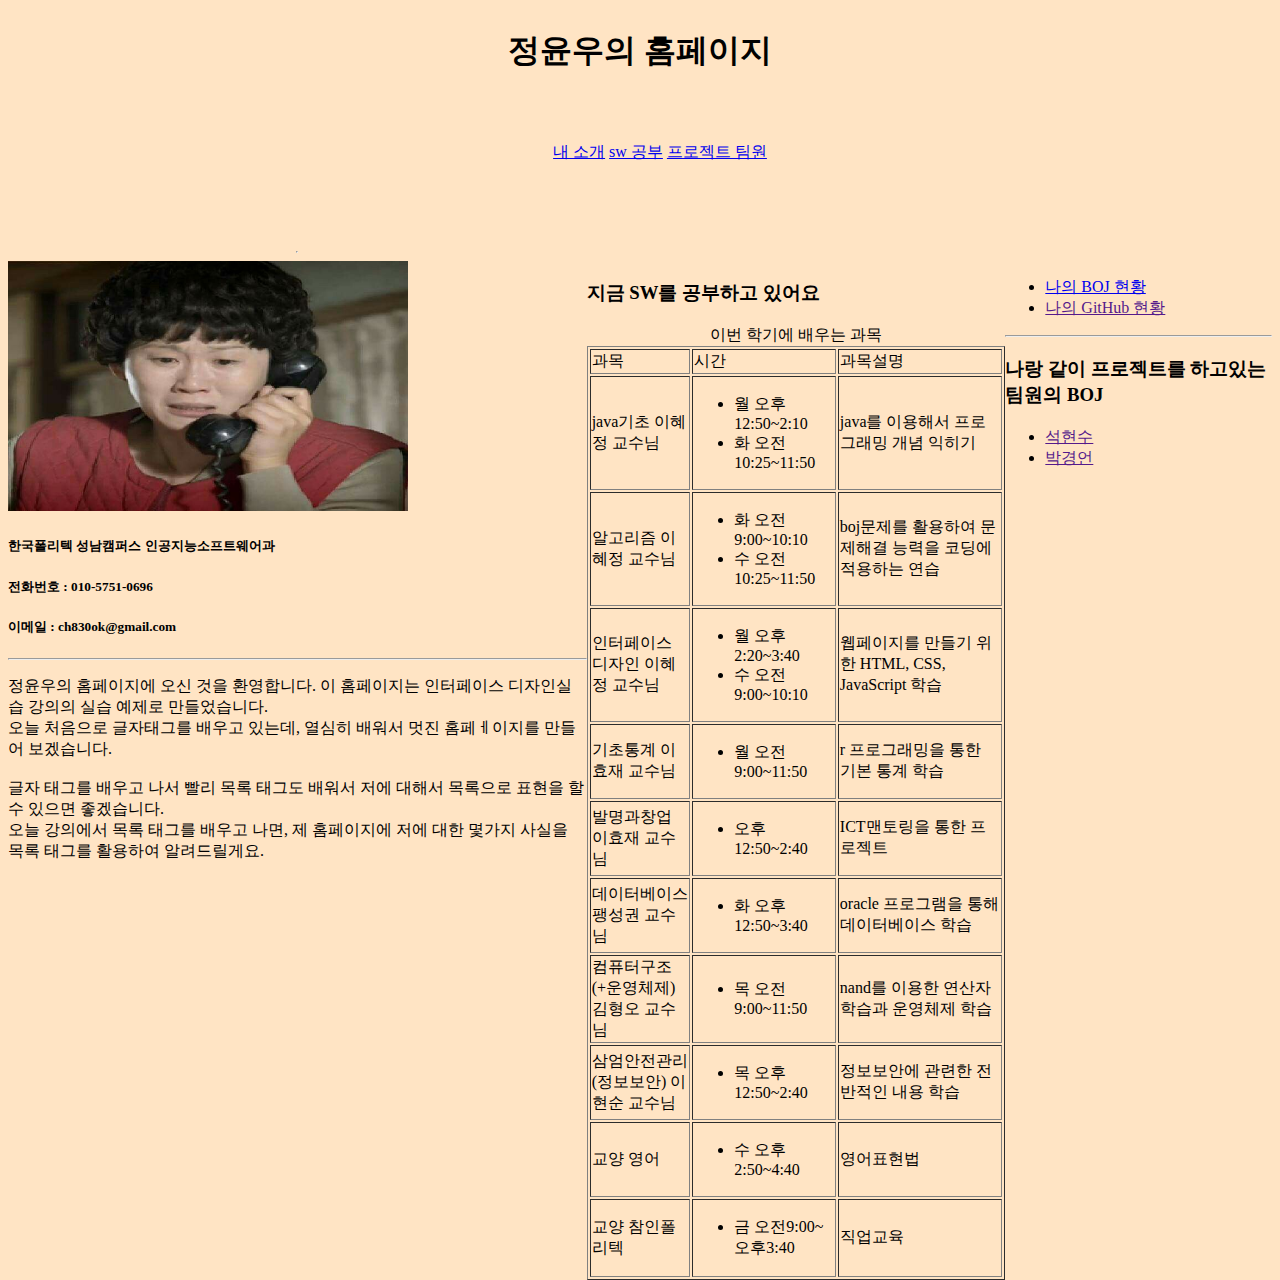
==== index.html @ 9925fba8 "Add files via upload" ====
<!DOCTYPE html>
<html lang="en">

<head>
    <meta charset="UTF-8">
    <meta name="viewport" content="width=device-width, initial-scale=1.0">
    <title>정윤우의 홈페이지</title>
    <link rel="stylesheet" href="myhomepage.css">
</head>

<body class="container">
    <header>
        <h1>정윤우의 홈페이지</h1>
    </header>
    <nav>
        <ul>
            <li class="anchor"><a href="#intro">내 소개</a></li>
            <li class="anchor"><a href="#study">sw 공부</a></li>
            <li class="anchor"><a href="#project">프로젝트 팀원</a></li>
        </ul>
    </nav>
    <section>

        <div id="intro">
            <img src="진주엄마.jpg" alt="진주엄마!" width="400px">
            <h5>
                한국폴리텍 성남캠퍼스 인공지능소프트웨어과
            </h5>
            <h5>
                전화번호 : 010-5751-0696
            </h5>
            <h5>
                이메일 : ch830ok@gmail.com
            </h5>
            <hr>
            <p>

                정윤우의 홈페이지에 오신 것을 환영합니다. 이 홈페이지는 인터페이스 디자인실습 강의의 실습 예제로 만들었습니다. <br>
                오늘 처음으로 글자태그를 배우고 있는데, 열심히 배워서 멋진 홈페ㅔ이지를 만들어 보겠습니다.<br>
                <br>

                글자 태그를 배우고 나서 빨리 목록 태그도 배워서 저에 대해서 목록으로 표현을 할 수 있으면 좋겠습니다. <br>
                오늘 강의에서 목록 태그를 배우고 나면, 제 홈페이지에 저에 대한 몇가지 사실을 목록 태그를 활용하여 알려드릴게요.
            </p>
        </div>

        <hr>

        <div id="study">
            <h3>
                지금 SW를 공부하고 있어요
            </h3>

            <table border="1">
                <caption>이번 학기에 배우는 과목</caption>

                <tr>
                    <td>과목</td>
                    <td>시간</td>
                    <td>과목설명</td>
                </tr>

                <tr>
                    <td>java기초 이혜정 교수님</td>
                    <td>
                        <ul>
                            <li> 월 오후 12:50~2:10</li>
                            <li> 화 오전 10:25~11:50</li>
                        </ul>
                    </td>
                    <td>
                        java를 이용해서 프로그래밍 개념 익히기
                    </td>
                </tr>

                <tr>
                    <td>알고리즘 이혜정 교수님</td>
                    <td>
                        <ul>
                            <li>화 오전 9:00~10:10</li>
                            <li>수 오전 10:25~11:50</li>
                        </ul>
                    </td>
                    <td>
                        boj문제를 활용하여 문제해결 능력을 코딩에 적용하는 연습
                    </td>
                </tr>
                <tr>
                    <td>인터페이스 디자인 이혜정 교수님</td>
                    <td>
                        <ul>
                            <li>월 오후 2:20~3:40</li>
                            <li>수 오전 9:00~10:10</li>
                        </ul>
                    </td>
                    <td>
                        웹페이지를 만들기 위한 HTML, CSS, JavaScript 학습
                    </td>
                </tr>
                <tr>
                    <td>기초통계 이효재 교수님</td>
                    <td>
                        <ul>
                            <li>월 오전 9:00~11:50</li>
                        </ul>
                    </td>
                    <td>r 프로그래밍을 통한 기본 통계 학습</td>
                </tr>
                <tr>
                    <td>발명과창업 이효재 교수님</td>
                    <td>
                        <ul>
                            <li>오후 12:50~2:40</li>
                        </ul>
                    </td>
                    <td>ICT맨토링을 통한 프로젝트</td>
                </tr>
                <tr>
                    <td>데이터베이스 팽성권 교수님</td>
                    <td>
                        <ul>
                            <li>화 오후12:50~3:40</li>
                        </ul>
                    </td>
                    <td>oracle 프로그램을 통해 데이터베이스 학습</td>
                </tr>
                <tr>
                    <td>컴퓨터구조(+운영체제) 김형오 교수님</td>
                    <td>
                        <ul>
                            <li>목 오전9:00~11:50</li>
                        </ul>
                    </td>
                    <td>nand를 이용한 연산자 학습과 운영체제 학습</td>
                </tr>
                <tr>
                    <td>삼엄안전관리(정보보안) 이현순 교수님</td>
                    <td>
                        <ul>
                            <li>목 오후12:50~2:40</li>
                        </ul>
                    </td>
                    <td>정보보안에 관련한 전반적인 내용 학습</td>
                </tr>
                <tr>
                    <td>교양 영어</td>
                    <td>
                        <ul>
                            <li>수 오후2:50~4:40</li>
                        </ul>
                    </td>
                    <td>영어표현법</td>
                </tr>
                <tr>
                    <td>교양 참인폴리텍</td>
                    <td>
                        <ul>
                            <li>금 오전9:00~오후3:40</li>
                        </ul>
                    </td>
                    <td>직업교육</td>
                </tr>
            </table>
        </div>

        <div id="project">
            <ul>
                <li><a href="https://www.acmicpc.net/group/workbook/19274" target="_blank" title="나의 BOJ현황">나의 BOJ
                        현황</a></li>
                <li><a href="" target="_blank" title="나의 GitHub현황">나의 GitHub 현황</a></li>
            </ul>

            <hr>

            <h3>나랑 같이 프로젝트를 하고있는 팀원의 BOJ</h3>
            <ul>
                <li><a href="" target="_blank" title="팀원의 BOJ현황">석현수</a></li>
                <li><a href="" target="_blank" title="팀원의 BOJ현황">박경언</a></li>
            </ul>
        </div>
    </section>
</body>

</html>
---- myhomepage.css ----
/*desktop screen*/
@media screen and (min-width:960px){
    .container{
        display: grid;
        background-color: bisque;
        grid-template-columns:auto auto auto;
        grid-template-rows: 10% 10% auto;
        
        grid-template-areas: 
        "header header header"
        "nav nav nav"
        "intro study project";
    }
    header{
        text-align: center;
        grid-area: header;
    }
    nav{
        text-align: center;
        grid-area: nav;

    }
    .anchor{
        display: inline-block;
    }
    
    #intro{
        grid-area: intro;
        grid-column-start: 1;
        grid-column-end: 2;
    }
    
    #study{
        grid-area:study;
        grid-column-start: 2;
        grid-column-end: 3;
    }
    
    #project{
        grid-area: project;
        grid-column-start: 3;
        grid-column-end: 4;
    }
    section{
        display: grid;
    }
}

/*tablet screen*/
@media screen and (min-width:641px) and (max-width:959px){
    .container{
        display: grid;
        background-color: yellowgreen;
        grid-template-columns:auto auto;
        grid-template-rows: 10% 10% 30% auto;
        
        grid-template-areas: 
        "header header "
        "nav nav "
        "intro intro "
        "study project";
    }
    header{
        text-align: center;
        
        grid-area: header;
    }
    nav{
        text-align: center;
        
        grid-area: nav;

    }
    .anchor{
        display: inline-block;
    }
    
    #intro{
        grid-area: intro;
        grid-column-start: 1;
        grid-column-end: 3;
        grid-row-start: 3;
        grid-row-end: 4;
    }
    
    #study{
        grid-area:study;
        grid-column-start: 1;
        grid-column-end: 2;
        grid-row-start: 4;
        grid-row-end: 5;
    }
    
    #project{
        grid-area: project;
        grid-column-start: 2;
        grid-column-end: 3;
        grid-row-start: 4;
        grid-row-end: 5;
    }
    section{
        display: grid;
    }
}

/*phone screen*/
@media screen and (max-width:640px){
    .container{
        display: grid;
        background-color: red;
        grid-template-columns:auto;
        grid-template-rows: 10% 10% 30% 40% 10%;
        
        grid-template-areas: 
        "header"
        "nav"
        "intro"
        "study"
        "project";
    }
    header{
        text-align: center;
        
        grid-area: header;
    }
    nav{
        text-align: center;
        
        grid-area: nav;

    }
    .anchor{
        display: inline-block;
    }
    
    #intro{
        grid-area: intro;
        grid-row-start: 3;
        grid-row-end: 4;
    }
    
    #study{
        grid-area:study;
        grid-row-start: 4;
        grid-row-end: 5;
    }
    
    #project{
        grid-area: project;
        grid-row-start: 5;
        grid-row-end: 6;
    }
    section{
        display: grid;
    }
}
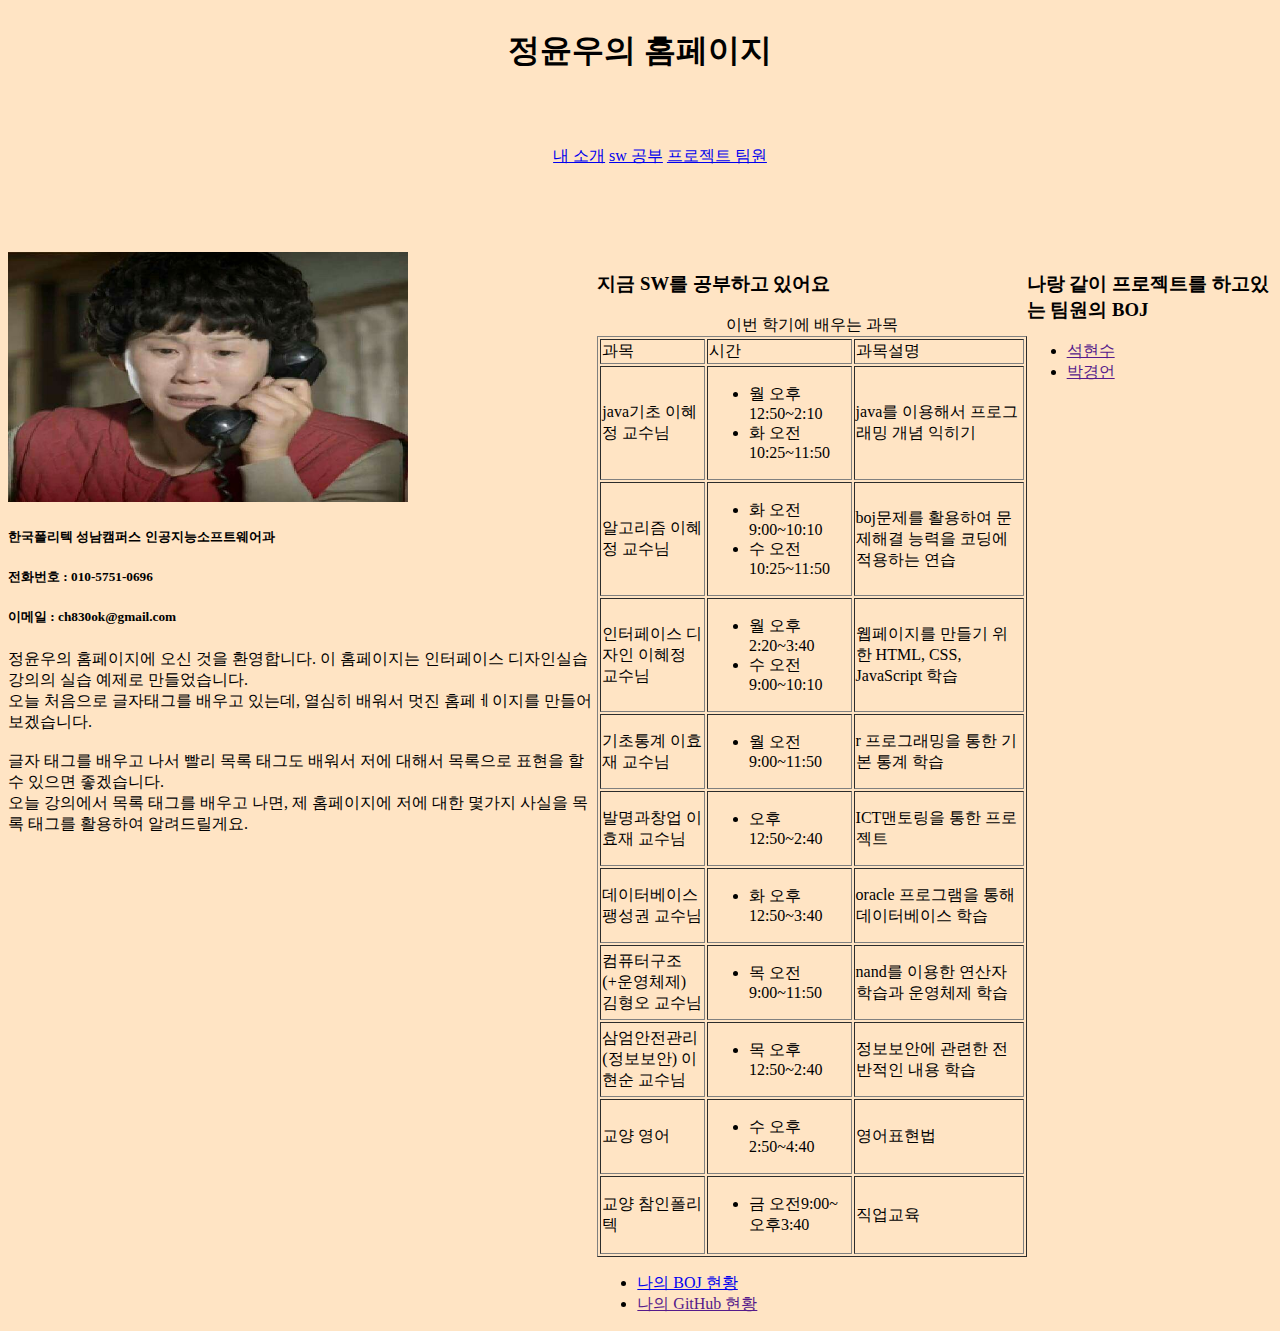
==== commit de784a70: "Add files via upload" ====
--- a/index.html
+++ b/index.html
@@ -19,7 +19,7 @@
             <li class="anchor"><a href="#project">프로젝트 팀원</a></li>
         </ul>
     </nav>
-    <section>
+
 
         <div id="intro">
             <img src="진주엄마.jpg" alt="진주엄마!" width="400px">
@@ -32,7 +32,7 @@
             <h5>
                 이메일 : ch830ok@gmail.com
             </h5>
-            <hr>
+           
             <p>
 
                 정윤우의 홈페이지에 오신 것을 환영합니다. 이 홈페이지는 인터페이스 디자인실습 강의의 실습 예제로 만들었습니다. <br>
@@ -44,7 +44,7 @@
             </p>
         </div>
 
-        <hr>
+      
 
         <div id="study">
             <h3>
@@ -161,16 +161,18 @@
                     <td>직업교육</td>
                 </tr>
             </table>
-        </div>
-
-        <div id="project">
             <ul>
                 <li><a href="https://www.acmicpc.net/group/workbook/19274" target="_blank" title="나의 BOJ현황">나의 BOJ
                         현황</a></li>
                 <li><a href="" target="_blank" title="나의 GitHub현황">나의 GitHub 현황</a></li>
             </ul>
 
-            <hr>
+        </div>
+
+        <div id="project">
+            
+
+          
 
             <h3>나랑 같이 프로젝트를 하고있는 팀원의 BOJ</h3>
             <ul>
@@ -178,7 +180,7 @@
                 <li><a href="" target="_blank" title="팀원의 BOJ현황">박경언</a></li>
             </ul>
         </div>
-    </section>
+
 </body>
 
 </html>--- a/myhomepage.css
+++ b/myhomepage.css
@@ -54,7 +54,7 @@
         background-color: yellowgreen;
         grid-template-columns:auto auto;
         grid-template-rows: 10% 10% 30% auto;
-        
+        text-align: center;
         grid-template-areas: 
         "header header "
         "nav nav "
@@ -111,7 +111,7 @@
         background-color: red;
         grid-template-columns:auto;
         grid-template-rows: 10% 10% 30% 40% 10%;
-        
+        text-align: center;
         grid-template-areas: 
         "header"
         "nav"
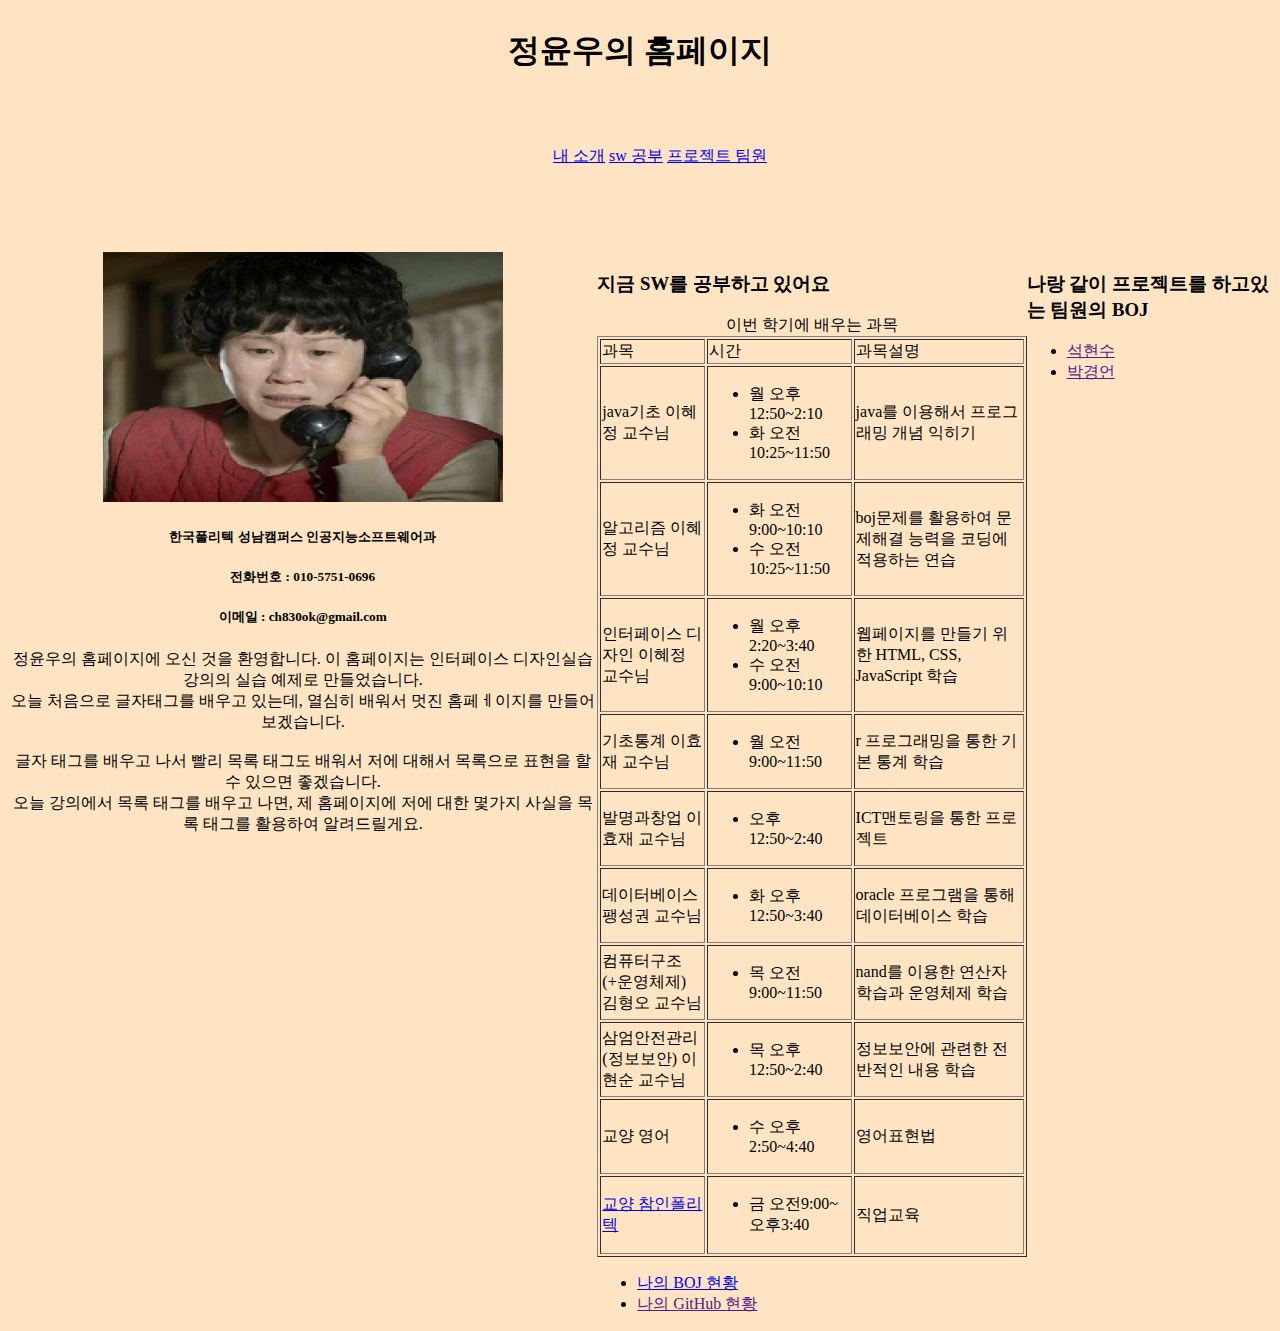
==== commit 0949925b: "Update index.html" ====
--- a/index.html
+++ b/index.html
@@ -152,7 +152,7 @@
                     <td>영어표현법</td>
                 </tr>
                 <tr>
-                    <td>교양 참인폴리텍</td>
+                    <td><a href="https://0joong.github.io/">교양 참인폴리텍</a></td>
                     <td>
                         <ul>
                             <li>금 오전9:00~오후3:40</li>
@@ -183,4 +183,4 @@
 
 </body>
 
-</html>+</html>
--- a/myhomepage.css
+++ b/myhomepage.css
@@ -1,3 +1,29 @@
+/*공용부분*/
+header{
+    text-align: center;
+    grid-area: header;
+}
+nav{
+    text-align: center;
+    grid-area: nav;
+
+}
+.anchor{
+    display: inline-block;
+}
+
+#intro{
+    text-align: center;
+    grid-area: intro;
+}
+
+#study{
+    grid-area:study;
+}
+
+#project{
+    grid-area: project;
+}
 
 /*desktop screen*/
 @media screen and (min-width:960px){
@@ -12,39 +38,6 @@
         "nav nav nav"
         "intro study project";
     }
-    header{
-        text-align: center;
-        grid-area: header;
-    }
-    nav{
-        text-align: center;
-        grid-area: nav;
-
-    }
-    .anchor{
-        display: inline-block;
-    }
-    
-    #intro{
-        grid-area: intro;
-        grid-column-start: 1;
-        grid-column-end: 2;
-    }
-    
-    #study{
-        grid-area:study;
-        grid-column-start: 2;
-        grid-column-end: 3;
-    }
-    
-    #project{
-        grid-area: project;
-        grid-column-start: 3;
-        grid-column-end: 4;
-    }
-    section{
-        display: grid;
-    }
 }
 
 /*tablet screen*/
@@ -54,53 +47,12 @@
         background-color: yellowgreen;
         grid-template-columns:auto auto;
         grid-template-rows: 10% 10% 30% auto;
-        text-align: center;
+       
         grid-template-areas: 
         "header header "
         "nav nav "
         "intro intro "
         "study project";
-    }
-    header{
-        text-align: center;
-        
-        grid-area: header;
-    }
-    nav{
-        text-align: center;
-        
-        grid-area: nav;
-
-    }
-    .anchor{
-        display: inline-block;
-    }
-    
-    #intro{
-        grid-area: intro;
-        grid-column-start: 1;
-        grid-column-end: 3;
-        grid-row-start: 3;
-        grid-row-end: 4;
-    }
-    
-    #study{
-        grid-area:study;
-        grid-column-start: 1;
-        grid-column-end: 2;
-        grid-row-start: 4;
-        grid-row-end: 5;
-    }
-    
-    #project{
-        grid-area: project;
-        grid-column-start: 2;
-        grid-column-end: 3;
-        grid-row-start: 4;
-        grid-row-end: 5;
-    }
-    section{
-        display: grid;
     }
 }
 
@@ -110,7 +62,7 @@
         display: grid;
         background-color: red;
         grid-template-columns:auto;
-        grid-template-rows: 10% 10% 30% 40% 10%;
+        grid-template-rows: 10% 10% auto auto auto;
         text-align: center;
         grid-template-areas: 
         "header"
@@ -119,41 +71,6 @@
         "study"
         "project";
     }
-    header{
-        text-align: center;
-        
-        grid-area: header;
-    }
-    nav{
-        text-align: center;
-        
-        grid-area: nav;
-
-    }
-    .anchor{
-        display: inline-block;
-    }
-    
-    #intro{
-        grid-area: intro;
-        grid-row-start: 3;
-        grid-row-end: 4;
-    }
-    
-    #study{
-        grid-area:study;
-        grid-row-start: 4;
-        grid-row-end: 5;
-    }
-    
-    #project{
-        grid-area: project;
-        grid-row-start: 5;
-        grid-row-end: 6;
-    }
-    section{
-        display: grid;
-    }
 }
 
 
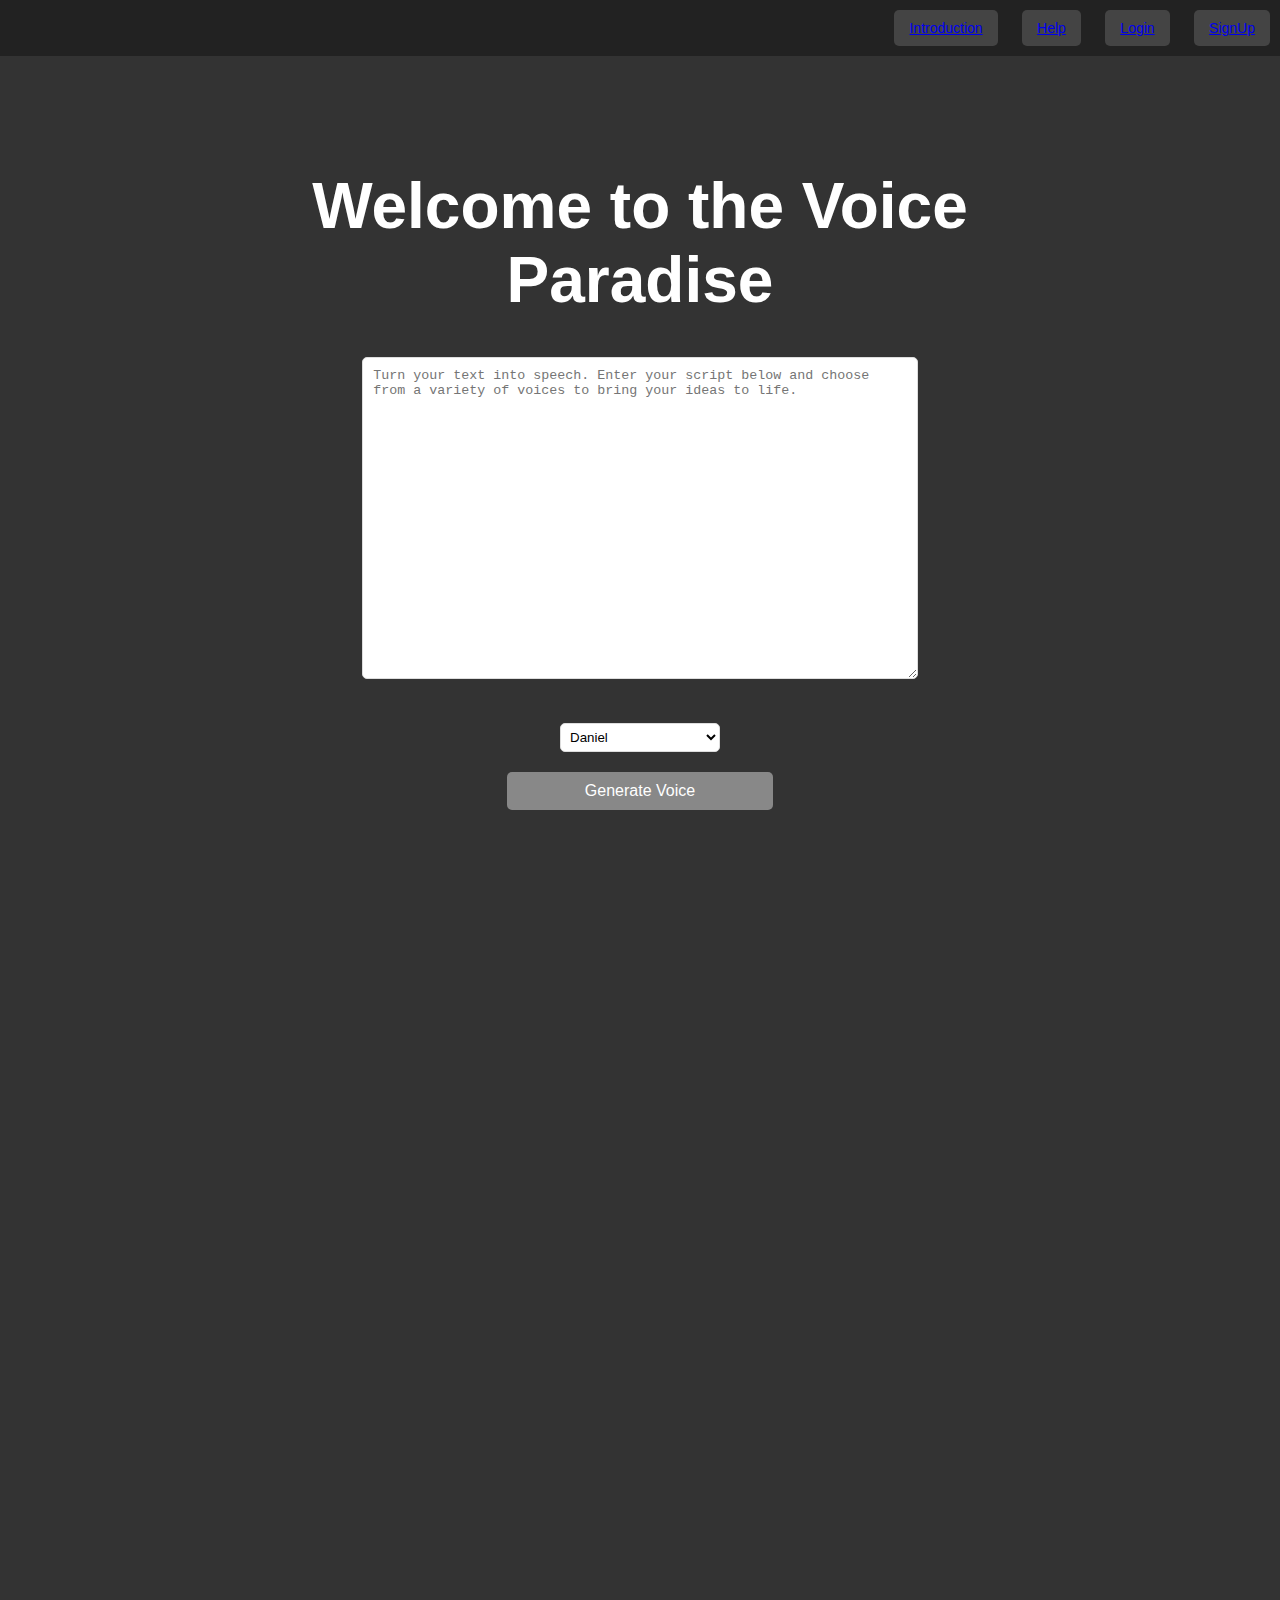
==== commit 23588b08: "Add files via upload" ====
--- a/index.html
+++ b/index.html
@@ -1,186 +1,35 @@
 <!DOCTYPE html>
 <html lang="en">
-
 <head>
     <meta charset="UTF-8">
     <meta name="viewport" content="width=device-width, initial-scale=1.0">
-    <title>정윤우의 홈페이지</title>
-    <link rel="stylesheet" href="myhomepage.css">
+    <title>AI Voice Generator</title>
+    <link rel="stylesheet" href="main.css">
 </head>
-
-<body class="container">
-    <header>
-        <h1>정윤우의 홈페이지</h1>
-    </header>
-    <nav>
-        <ul>
-            <li class="anchor"><a href="#intro">내 소개</a></li>
-            <li class="anchor"><a href="#study">sw 공부</a></li>
-            <li class="anchor"><a href="#project">프로젝트 팀원</a></li>
-        </ul>
-    </nav>
-
-
-        <div id="intro">
-            <img src="진주엄마.jpg" alt="진주엄마!" width="400px">
-            <h5>
-                한국폴리텍 성남캠퍼스 인공지능소프트웨어과
-            </h5>
-            <h5>
-                전화번호 : 010-5751-0696
-            </h5>
-            <h5>
-                이메일 : ch830ok@gmail.com
-            </h5>
-           
-            <p>
-
-                정윤우의 홈페이지에 오신 것을 환영합니다. 이 홈페이지는 인터페이스 디자인실습 강의의 실습 예제로 만들었습니다. <br>
-                오늘 처음으로 글자태그를 배우고 있는데, 열심히 배워서 멋진 홈페ㅔ이지를 만들어 보겠습니다.<br>
-                <br>
-
-                글자 태그를 배우고 나서 빨리 목록 태그도 배워서 저에 대해서 목록으로 표현을 할 수 있으면 좋겠습니다. <br>
-                오늘 강의에서 목록 태그를 배우고 나면, 제 홈페이지에 저에 대한 몇가지 사실을 목록 태그를 활용하여 알려드릴게요.
-            </p>
-        </div>
-
-      
-
-        <div id="study">
-            <h3>
-                지금 SW를 공부하고 있어요
-            </h3>
-
-            <table border="1">
-                <caption>이번 학기에 배우는 과목</caption>
-
-                <tr>
-                    <td>과목</td>
-                    <td>시간</td>
-                    <td>과목설명</td>
-                </tr>
-
-                <tr>
-                    <td>java기초 이혜정 교수님</td>
-                    <td>
-                        <ul>
-                            <li> 월 오후 12:50~2:10</li>
-                            <li> 화 오전 10:25~11:50</li>
-                        </ul>
-                    </td>
-                    <td>
-                        java를 이용해서 프로그래밍 개념 익히기
-                    </td>
-                </tr>
-
-                <tr>
-                    <td>알고리즘 이혜정 교수님</td>
-                    <td>
-                        <ul>
-                            <li>화 오전 9:00~10:10</li>
-                            <li>수 오전 10:25~11:50</li>
-                        </ul>
-                    </td>
-                    <td>
-                        boj문제를 활용하여 문제해결 능력을 코딩에 적용하는 연습
-                    </td>
-                </tr>
-                <tr>
-                    <td>인터페이스 디자인 이혜정 교수님</td>
-                    <td>
-                        <ul>
-                            <li>월 오후 2:20~3:40</li>
-                            <li>수 오전 9:00~10:10</li>
-                        </ul>
-                    </td>
-                    <td>
-                        웹페이지를 만들기 위한 HTML, CSS, JavaScript 학습
-                    </td>
-                </tr>
-                <tr>
-                    <td>기초통계 이효재 교수님</td>
-                    <td>
-                        <ul>
-                            <li>월 오전 9:00~11:50</li>
-                        </ul>
-                    </td>
-                    <td>r 프로그래밍을 통한 기본 통계 학습</td>
-                </tr>
-                <tr>
-                    <td>발명과창업 이효재 교수님</td>
-                    <td>
-                        <ul>
-                            <li>오후 12:50~2:40</li>
-                        </ul>
-                    </td>
-                    <td>ICT맨토링을 통한 프로젝트</td>
-                </tr>
-                <tr>
-                    <td>데이터베이스 팽성권 교수님</td>
-                    <td>
-                        <ul>
-                            <li>화 오후12:50~3:40</li>
-                        </ul>
-                    </td>
-                    <td>oracle 프로그램을 통해 데이터베이스 학습</td>
-                </tr>
-                <tr>
-                    <td>컴퓨터구조(+운영체제) 김형오 교수님</td>
-                    <td>
-                        <ul>
-                            <li>목 오전9:00~11:50</li>
-                        </ul>
-                    </td>
-                    <td>nand를 이용한 연산자 학습과 운영체제 학습</td>
-                </tr>
-                <tr>
-                    <td>삼엄안전관리(정보보안) 이현순 교수님</td>
-                    <td>
-                        <ul>
-                            <li>목 오후12:50~2:40</li>
-                        </ul>
-                    </td>
-                    <td>정보보안에 관련한 전반적인 내용 학습</td>
-                </tr>
-                <tr>
-                    <td>교양 영어</td>
-                    <td>
-                        <ul>
-                            <li>수 오후2:50~4:40</li>
-                        </ul>
-                    </td>
-                    <td>영어표현법</td>
-                </tr>
-                <tr>
-                    <td><a href="https://0joong.github.io/">교양 참인폴리텍</a></td>
-                    <td>
-                        <ul>
-                            <li>금 오전9:00~오후3:40</li>
-                        </ul>
-                    </td>
-                    <td>직업교육</td>
-                </tr>
-            </table>
-            <ul>
-                <li><a href="https://www.acmicpc.net/group/workbook/19274" target="_blank" title="나의 BOJ현황">나의 BOJ
-                        현황</a></li>
-                <li><a href="" target="_blank" title="나의 GitHub현황">나의 GitHub 현황</a></li>
-            </ul>
-
-        </div>
-
-        <div id="project">
-            
-
-          
-
-            <h3>나랑 같이 프로젝트를 하고있는 팀원의 BOJ</h3>
-            <ul>
-                <li><a href="" target="_blank" title="팀원의 BOJ현황">석현수</a></li>
-                <li><a href="" target="_blank" title="팀원의 BOJ현황">박경언</a></li>
-            </ul>
-        </div>
-
+<body>
+    <div class="top-bar">
+        <button id="introduction-button"><a href="introduction.html">Introduction</a></button>
+        <button id="help-button"><a href="help.html">Help</a></button></a>
+        <button id="login-button"><a href="login.html">Login</a></button>
+        <button id="signup-button"><a href="signup.html">SignUp</a></button>
+    </div>
+    <div class="container">
+        <h2>Welcome to the Voice Paradise</h2>
+        <textarea id="text-input" placeholder="Turn your text into speech. Enter your script below and choose from a variety of voices to bring your ideas to life."></textarea>
+        <select id="voice-select">
+            <option value="daniel">Daniel</option>
+            <option value="emily">Emily</option>
+            <option value="james">James</option>
+            <option value="sophia">Sophia</option>
+            <option value="michael">Michael</option>
+            <option value="olivia">Olivia</option>
+            <option value="william">William</option>
+            <option value="ava">Ava</option>
+            <option value="ethan">Ethan</option>
+            <option value="isabella">Isabella</option>
+        </select>
+        <button id="generate-voice">Generate Voice</button>
+    </div>
+    <script src="main.js"></script>
 </body>
-
 </html>
--- a/main.css
+++ b/main.css
@@ -0,0 +1,78 @@
+body, html {
+    margin: 0;
+    padding: 0;
+    font-family: Arial, sans-serif;
+    background-color: #333;
+    color: white;
+}
+
+.top-bar {
+    background-color: #222;
+    padding: 10px 0;
+    text-align: right;
+}
+
+.top-bar button {
+    background-color: #444;
+    color: white;
+    padding: 10px 15px;
+    margin: 0 10px;
+    border: none;
+    border-radius: 5px;
+    cursor: pointer;
+    font-size: 14px;
+}
+
+.top-bar button:hover {
+    background-color: #555;
+}
+
+.container {
+    max-width: 800px;
+    margin: 40px auto;
+    padding: 20px;
+    text-align: center;
+    margin-bottom: 1000px; /* Increases scrollable space by adding a large bottom margin */
+}
+
+h2 {
+    margin-bottom: 20px;
+    font-size: 4em; /* Text size increased to 4em */
+}
+
+#text-input {
+    width: 66.66%;
+    height: 300px; /* Increased height to make more text visible */
+    margin: 20px 0;
+    padding: 10px;
+    border-radius: 5px;
+    border: 1px solid #ddd;
+    background-color: white;
+    color: black;
+}
+
+#voice-select {
+    width: 20%;
+    padding: 5px;
+    margin: 20px 0;
+    border-radius: 5px;
+    background-color: white;
+    color: black;
+    border: 1px solid #ddd;
+    display: block;
+    margin-left: auto;
+    margin-right: auto;
+}
+
+#generate-voice {
+    background-color: #888;
+    color: white;
+    padding: 10px 20px;
+    border-radius: 5px;
+    border: none;
+    cursor: pointer;
+    font-size: 16px;
+    display: block;
+    margin: 0 auto;
+    width: 33.33%;
+}
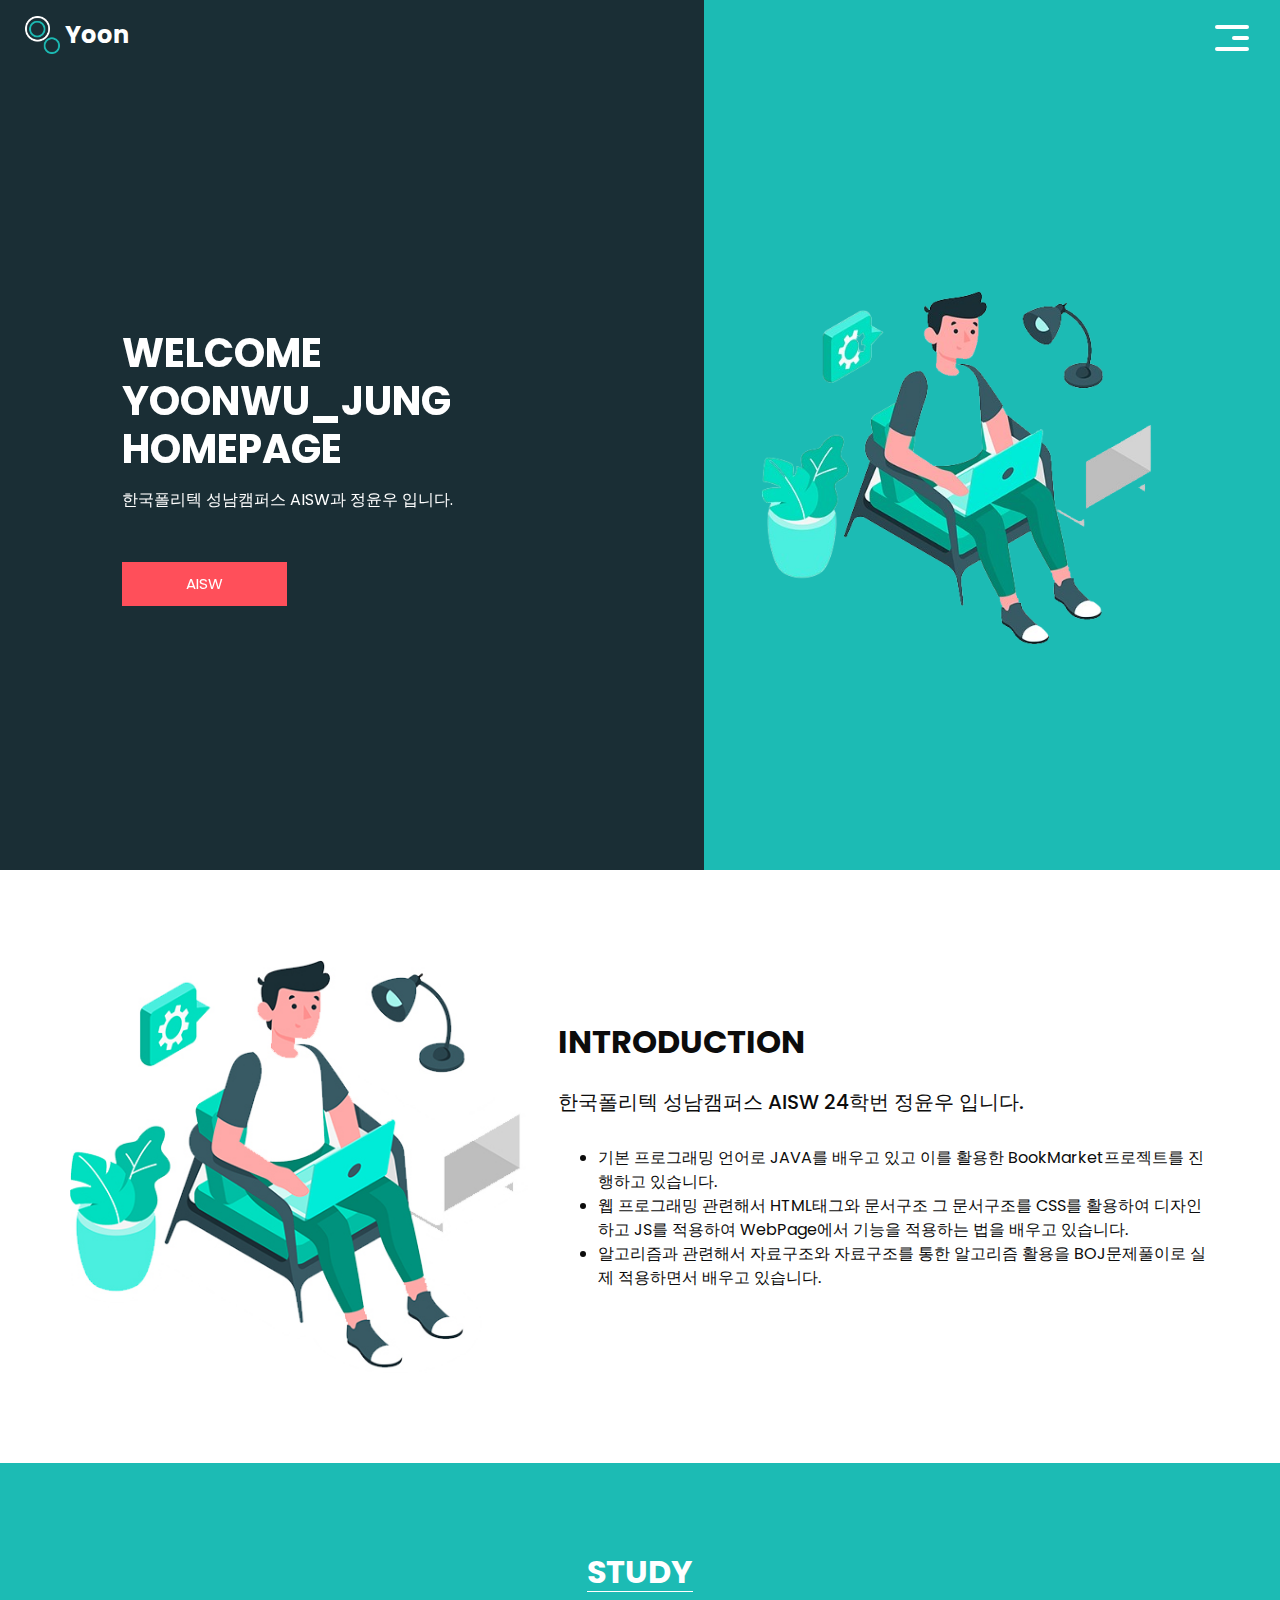
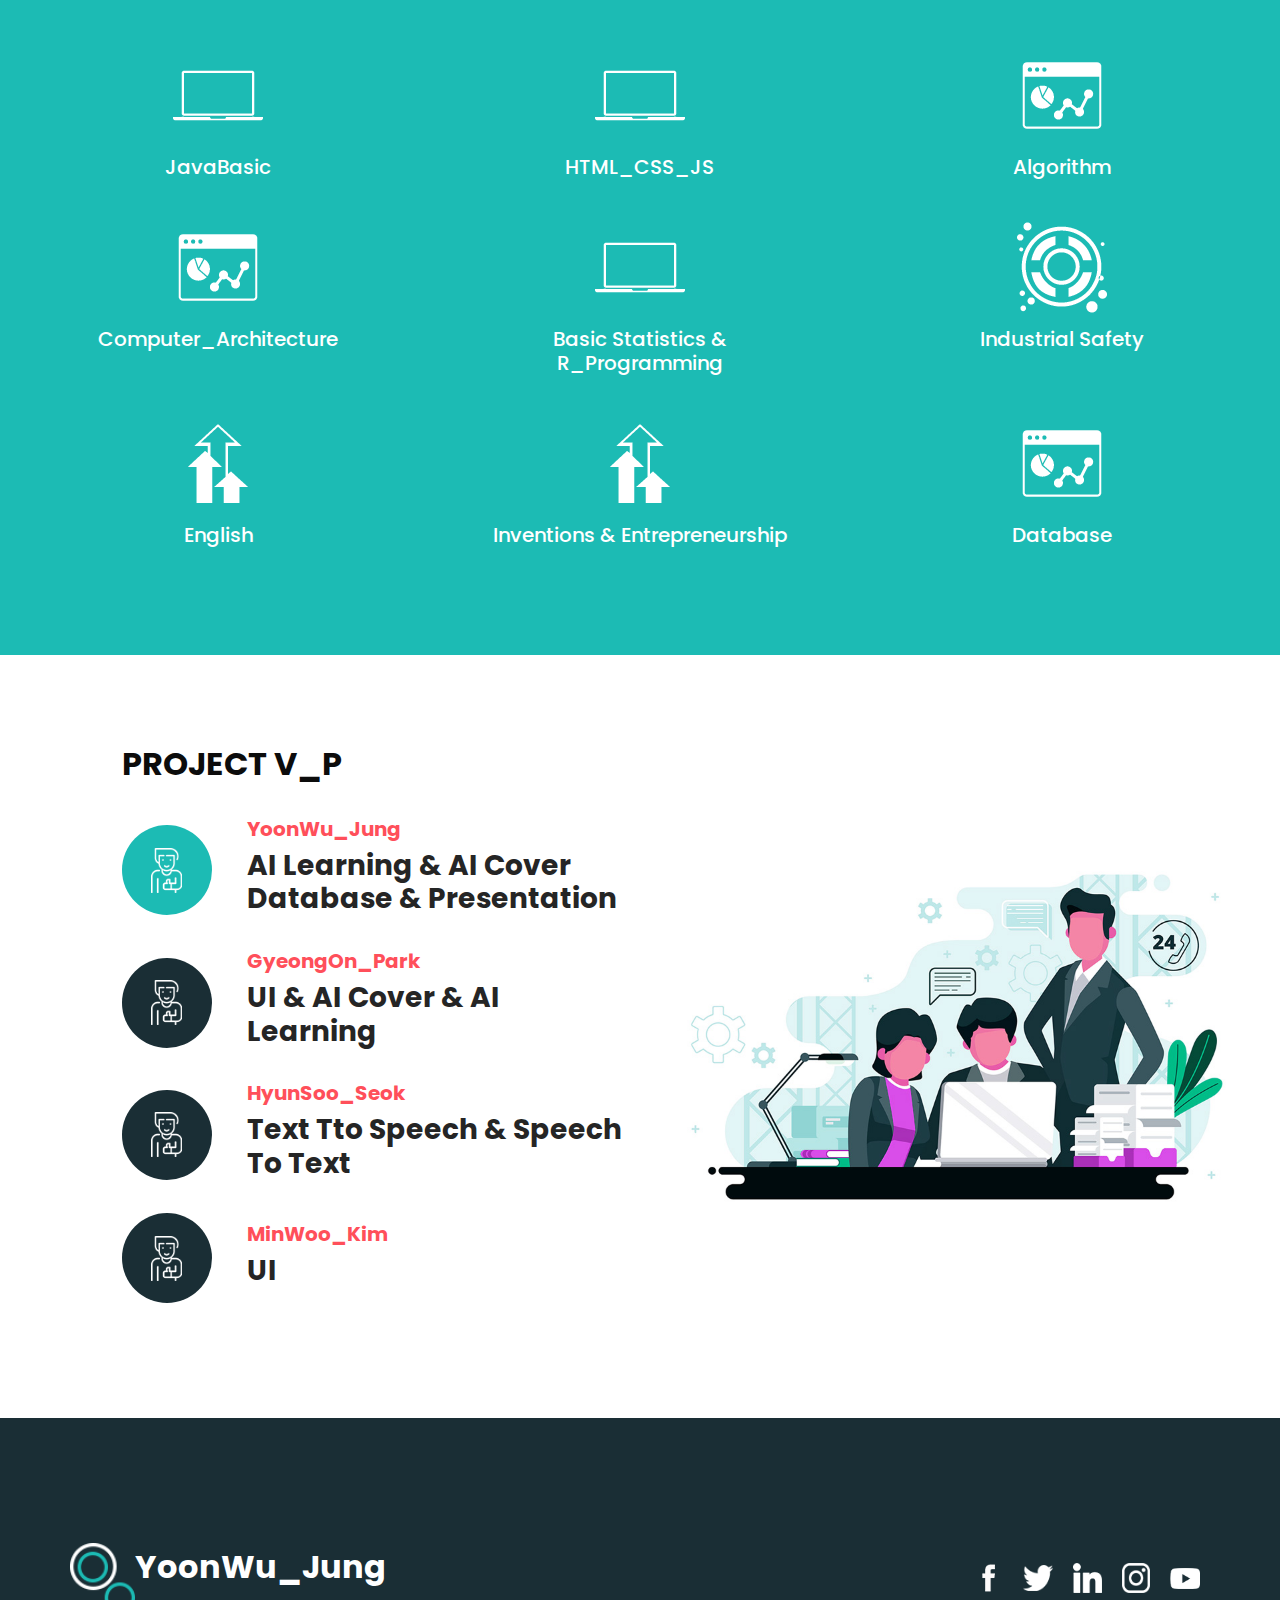
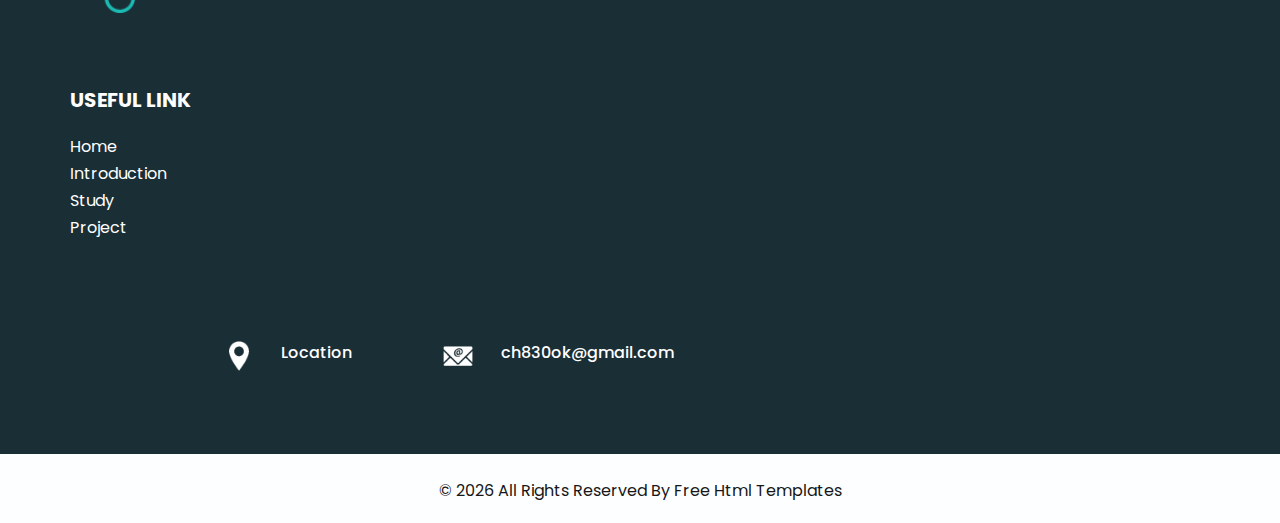
==== commit 18986483: "Add files via upload" ====
--- a/index.html
+++ b/index.html
@@ -1,35 +1,482 @@
 <!DOCTYPE html>
-<html lang="en">
+<html>
+
 <head>
-    <meta charset="UTF-8">
-    <meta name="viewport" content="width=device-width, initial-scale=1.0">
-    <title>AI Voice Generator</title>
-    <link rel="stylesheet" href="main.css">
+  <!-- Basic -->
+  <meta charset="utf-8" />
+  <meta http-equiv="X-UA-Compatible" content="IE=edge" />
+  <!-- Mobile Metas -->
+  <meta name="viewport" content="width=device-width, initial-scale=1, shrink-to-fit=no" />
+  <!-- Site Metas -->
+  <meta name="keywords" content="" />
+  <meta name="description" content="" />
+  <meta name="author" content="" />
+
+  <title>Yoon</title>
+
+  <!-- bootstrap core css -->
+  <link rel="stylesheet" type="text/css" href="css/bootstrap.css" />
+
+  <link href="https://fonts.googleapis.com/css?family=Poppins:400,700&display=swap" rel="stylesheet">
+  <!-- Custom styles for this template -->
+  <link href="css/style.css" rel="stylesheet" />
+  <!-- responsive style -->
+  <link href="css/responsive.css" rel="stylesheet" />
 </head>
+
 <body>
-    <div class="top-bar">
-        <button id="introduction-button"><a href="introduction.html">Introduction</a></button>
-        <button id="help-button"><a href="help.html">Help</a></button></a>
-        <button id="login-button"><a href="login.html">Login</a></button>
-        <button id="signup-button"><a href="signup.html">SignUp</a></button>
+  <div class="hero_area">
+    <!-- header section strats -->
+    <header class="header_section">
+      <div class="container-fluid">
+        <nav class="navbar navbar-expand-lg custom_nav-container">
+          <a class="navbar-brand" href="index.html">
+            <img src="images/logo.png" alt="" />
+            <span>
+              Yoon
+            </span>
+          </a>
+          <button class="navbar-toggler" type="button" data-toggle="collapse" data-target="#navbarSupportedContent" aria-controls="navbarSupportedContent" aria-expanded="false" aria-label="Toggle navigation">
+            <span class="navbar-toggler-icon"></span>
+          </button>
+
+          <div class="collapse navbar-collapse" id="navbarSupportedContent">
+            <ul class="navbar-nav">
+              <li class="nav-item active">
+                <a class="nav-link" href="index.html">Home <span class="sr-only">(current)</span></a>
+              </li>
+              <li class="nav-item">
+                <a class="nav-link" href="intro.html"> Introduction</a>
+              </li>
+              <li class="nav-item">
+                <a class="nav-link" href="project.html">Project </a>
+              </li>
+              <li class="nav-item">
+                <a class="nav-link" href="study.html"> Study </a>
+              </li>
+            </ul>
+            
+          </div>
+          <div>
+            <div class="custom_menu-btn ">
+              <button>
+                <span class=" s-1">
+
+                </span>
+                <span class="s-2">
+
+                </span>
+                <span class="s-3">
+
+                </span>
+              </button>
+            </div>
+          </div>
+        </nav>
+      </div>
+    </header>
+    <!-- end header section -->
+    <!-- slider section -->
+    <section class="slider_section ">
+      
+      <div id="carouselExampleIndicators" class="carousel slide" data-ride="carousel">
+        
+        <div class="carousel-inner">
+          <div class="carousel-item active">
+            <div class="container-fluid">
+              <div class="row">
+                
+                <div class="col-md-5 offset-md-1">
+                  <div class="detail-box">
+                    <h1>
+                      Welcome <br>
+                      YoonWu_Jung <br>
+                      Homepage
+                    </h1>
+                    <p>
+                      한국폴리텍 성남캠퍼스 AISW과 정윤우 입니다.
+                    </p>
+                    <div class="btn-box">
+                      <a href="https://www.kopo.ac.kr/seongnam/content.do?menu=13144" class="btn-1" target="_blank">
+                        AISW
+                      </a>
+                    </div>
+                  </div>
+                </div>
+
+                <div class="offset-md-1 col-md-4 img-container">
+                  <div class="img-box">
+                    <img src="images/experience-img-remove.png">
+                  </div>
+                </div>
+                
+              </div>
+            </div>
+          </div>
+        </div>
+
+      </div>
+
+    </section>
+    <!-- end slider section -->
+  </div>
+
+
+  <!-- intro section -->
+
+  <section class="experience_section layout_padding">
+    <div class="container">
+      <div class="row">
+        <div class="col-md-5">
+          <div class="img-box">
+            <img src="images/experience-img.jpg" alt="">
+          </div>
+        </div>
+        <div class="col-md-7">
+          <div class="detail-box">
+            <div class="heading_container">
+              <h2>
+                Introduction
+              </h2>
+            </div>
+            <p>
+
+              <h5>한국폴리텍 성남캠퍼스 AISW 24학번 정윤우 입니다.</h5> 
+              <br>
+              <ul >
+                <li>기본 프로그래밍 언어로 JAVA를 배우고 있고 이를 활용한 BookMarket프로젝트를 진행하고 있습니다.</li>
+                <li>웹 프로그래밍 관련해서 HTML태그와 문서구조 그 문서구조를 CSS를 활용하여 디자인하고 JS를 적용하여 WebPage에서 기능을 적용하는 법을 배우고 있습니다.</li>
+                <li>알고리즘과 관련해서 자료구조와 자료구조를 통한 알고리즘 활용을 BOJ문제풀이로 실제 적용하면서 배우고 있습니다.</li>
+              </ul> 
+            </p>
+            
+          </div>
+        </div>
+
+      </div>
     </div>
+  </section>
+
+  <!-- end intro section -->
+
+  <!-- study section -->
+  <section class="category_section layout_padding">
     <div class="container">
-        <h2>Welcome to the Voice Paradise</h2>
-        <textarea id="text-input" placeholder="Turn your text into speech. Enter your script below and choose from a variety of voices to bring your ideas to life."></textarea>
-        <select id="voice-select">
-            <option value="daniel">Daniel</option>
-            <option value="emily">Emily</option>
-            <option value="james">James</option>
-            <option value="sophia">Sophia</option>
-            <option value="michael">Michael</option>
-            <option value="olivia">Olivia</option>
-            <option value="william">William</option>
-            <option value="ava">Ava</option>
-            <option value="ethan">Ethan</option>
-            <option value="isabella">Isabella</option>
-        </select>
-        <button id="generate-voice">Generate Voice</button>
+      <div class="heading_container">
+        <h2>
+          Study
+        </h2>
+      </div>
+      <div class="category_container">
+        <div class="box">
+          <div class="img-box">
+            <img src="images/c3.png" alt="">
+          </div>
+          <div class="detail-box">
+            <h5>
+              JavaBasic
+            </h5>
+          </div>
+        </div>
+        <div class="box">
+          <div class="img-box">
+            <img src="images/c3.png" alt="">
+          </div>
+          <div class="detail-box">
+            <h5>
+              HTML_CSS_JS
+            </h5>
+          </div>
+        </div>
+        <div class="box">
+          <div class="img-box">
+            <img src="images/c2.png" alt="">
+          </div>
+          <div class="detail-box">
+            <h5>
+              Algorithm
+            </h5>
+          </div>
+        </div>
+        <div class="box">
+          <div class="img-box">
+            <img src="images/c2.png" alt="">
+          </div>
+          <div class="detail-box">
+            <h5>
+              Computer_Architecture
+            </h5>
+          </div>
+        </div>
+        <div class="box">
+          <div class="img-box">
+            <img src="images/c3.png" alt="">
+          </div>
+          <div class="detail-box">
+            <h5>
+              Basic Statistics & R_Programming
+            </h5>
+          </div>
+        </div>
+        <div class="box">
+          <div class="img-box">
+            <img src="images/c1.png" alt="">
+          </div>
+          <div class="detail-box">
+            <h5>
+              Industrial Safety
+            </h5>
+          </div>
+        </div>
+        <div class="box">
+          <div class="img-box">
+            <img src="images/c5.png" alt="">
+          </div>
+          <div class="detail-box">
+            <h5>
+              English
+            </h5>
+          </div>
+        </div>
+        <div class="box">
+          <div class="img-box">
+            <img src="images/c5.png" alt="">
+          </div>
+          <div class="detail-box">
+            <h5>
+              Inventions & Entrepreneurship
+            </h5>
+          </div>
+        </div>
+        <div class="box">
+          <div class="img-box">
+            <img src="images/c2.png" alt="">
+          </div>
+          <div class="detail-box">
+            <h5>
+              Database
+            </h5>
+          </div>
+        </div>
+      </div>
     </div>
-    <script src="main.js"></script>
+  </section>
+
+
+  <!-- end category section -->
+
+  
+
+  <!-- project section -->
+  <section class="freelance_section layout_padding">
+    <div id="accordion">
+      <div class="container-fluid">
+        <div class="row">
+          <div class="col-md-5 offset-md-1">
+            <div class="detail-box">
+              <div class="heading_container">
+                <h2>
+                  Project V_P
+                </h2>
+              </div>
+              <div class="tab_container">
+                <div class="t-link-box" data-toggle="collapse" data-target="#collapseOne" aria-expanded="true" aria-controls="collapseOne">
+                  <div class="img-box">
+                    <img src="images/f4.png" alt="">
+                  </div>
+                  <div class="detail-box">
+                    <h5>
+                      YoonWu_Jung
+                    </h5>
+                    <h3>
+                      AI Learning & AI Cover<br> 
+                      Database & Presentation
+                    </h3>
+                  </div>
+                </div>
+                <div class="t-link-box collapsed" data-toggle="collapse" data-target="#collapseTwo" aria-expanded="false" aria-controls="collapseTwo">
+                  <div class="img-box">
+                    <img src="images/f4.png" alt="">
+                  </div>
+                  <div class="detail-box">
+                    <h5>
+                      GyeongOn_Park
+                    </h5>
+                    <h3>
+                      UI & AI Cover & AI Learning
+                    </h3>
+                  </div>
+                </div>
+                <div class="t-link-box collapsed" data-toggle="collapse" data-target="#collapseThree" aria-expanded="false" aria-controls="collapseThree">
+                  <div class="img-box">
+                    <img src="images/f4.png" alt="">
+                  </div>
+                  <div class="detail-box">
+                    <h5>
+                      HyunSoo_Seok
+                    </h5>
+                    <h3>
+                      Text Tto Speech & Speech To Text
+                    </h3>
+                  </div>
+                </div>
+                <div class="t-link-box collapsed" data-toggle="collapse" data-target="#collapseFour" aria-expanded="false" aria-controls="collapseFour">
+                  <div class="img-box">
+                    <img src="images/f4.png" alt="">
+                  </div>
+                  <div class="detail-box">
+                    <h5>
+                      MinWoo_Kim
+                    </h5>
+                    <h3>
+                      UI
+                    </h3>
+                  </div>
+                </div>
+              </div>
+            </div>
+          </div>
+          <div class="col-md-6">
+            <div class="collapse show" id="collapseOne" aria-labelledby="headingOne" data-parent="#accordion">
+              <div class="img-box">
+                <img src="images/freelance-img.jpg" alt="">
+              </div>
+            </div>
+            <div class="collapse" id="collapseTwo" aria-labelledby="headingTwo" data-parent="#accordion">
+              <div class="img-box">
+                <img src="images/freelance-img.jpg" alt="">
+              </div>
+            </div>
+            <div class="collapse" id="collapseThree" aria-labelledby="headingThree" data-parent="#accordion">
+              <div class="img-box">
+                <img src="images/freelance-img.jpg" alt="">
+              </div>
+            </div>
+            <div class="collapse" id="collapseFour" aria-labelledby="headingfour" data-parent="#accordion">
+              <div class="img-box">
+                <img src="images/freelance-img.jpg" alt="">
+              </div>
+            </div>
+          </div>
+        </div>
+      </div>
+    </div>
+  </section>
+  <!-- end project section -->
+
+  <!-- info section -->
+  <section class="info_section ">
+    <div class="info_container layout_padding-top">
+      <div class="container">
+        <div class="info_top">
+          <div class="info_logo">
+            <img src="images/logo.png" alt="" />
+            <span>
+              YoonWu_Jung
+            </span>
+          </div>
+          <div class="social_box">
+            <a href="#">
+              <img src="images/fb.png" alt="">
+            </a>
+            <a href="#">
+              <img src="images/twitter.png" alt="">
+            </a>
+            <a href="#">
+              <img src="images/linkedin.png" alt="">
+            </a>
+            <a href="#">
+              <img src="images/instagram.png" alt="">
+            </a>
+            <a href="https://www.youtube.com/@user-bu1wk6vb8o" target="_blank">
+              <img src="images/youtube.png" alt="">
+            </a>
+          </div>
+        </div>
+
+        <div class="info_main">
+          <div class="row">
+            <div class="col-md-3 col-lg-2">
+              <div class="info_link-box">
+                <h5>
+                  Useful Link
+                </h5>
+                <ul>
+                  <li class=" active">
+                    <a class="" href="index.html">Home <span class="sr-only">(current)</span></a>
+                  </li>
+                  <li class="">
+                    <a class="" href="intro.html">Introduction </a>
+                  </li>
+                  <li class="">
+                    <a class="" href="study.html">Study </a>
+                  </li>
+                  <li class="">
+                    <a class="" href="project.html">Project </a>
+                  </li>
+                </ul>
+              </div>
+            </div>
+          </div>
+        </div>
+
+        <div class="row">
+          <div class="col-lg-9 col-md-10 mx-auto">
+            <div class="info_contact layout_padding2">
+              <div class="row">
+                <div class="col-md-3">
+                  <a href="#" class="link-box">
+                    <div class="img-box">
+                      <img src="images/location.png" alt="">
+                    </div>
+                    <div class="detail-box">
+                      <h6>
+                        Location
+                      </h6>
+                    </div>
+                  </a>
+                </div>
+                <div class="col-md-4">
+                  <a href="#" class="link-box">
+                    <div class="img-box">
+                      <img src="images/mail.png" alt="">
+                    </div>
+                    <div class="detail-box">
+                      <h6>
+                        ch830ok@gmail.com
+                      </h6>
+                    </div>
+                  </a>
+                </div>
+                </div>
+            </div>
+          </div>
+        </div>
+
+      </div>
+    </div>
+  </section>
+
+  <!-- end info section -->
+
+  <!-- footer section -->
+  <footer class="container-fluid footer_section ">
+    <div class="container">
+      <p>
+        &copy; <span id="displayDate"></span> All Rights Reserved By
+        <a href="https://html.design/">Free Html Templates</a>
+      </p>
+    </div>
+  </footer>
+  <!-- end  footer section -->
+
+
+  <script src="js/jquery-3.4.1.min.js"></script>
+  <script src="js/bootstrap.js"></script>
+  <script src="js/custom.js"></script>
+
+
 </body>
-</html>
+</body>
+
+</html>--- a/css/style.css
+++ b/css/style.css
@@ -0,0 +1,878 @@
+body {
+  font-family: 'Poppins', sans-serif;
+  color: #0c0c0c;
+  background-color: #ffffff;
+}
+
+.layout_padding {
+  padding-top: 90px;
+  padding-bottom: 90px;
+}
+
+.layout_padding2 {
+  padding: 45px 0;
+}
+
+.layout_padding2-top {
+  padding-top: 45px;
+  padding-bottom: 45px;
+}
+
+.layout_padding2-bottom {
+  padding-bottom: 45px;
+}
+
+.layout_padding-top {
+  padding-top: 90px;
+}
+
+.layout_padding-bottom {
+  padding-bottom: 90px;
+}
+
+.heading_container {
+  display: -webkit-box;
+  display: -ms-flexbox;
+  display: flex;
+}
+
+.heading_container h2 {
+  font-weight: bold;
+  text-transform: uppercase;
+}
+
+/*header section*/
+.hero_area {
+  height: calc(100vh - 30px);
+  background: -webkit-gradient(linear, left top, right top, color-stop(55%, #1a2e35), color-stop(55%, #1cbbb4));
+  background: linear-gradient(to right, #1a2e35 55%, #1cbbb4 55%);
+  display: -webkit-box;
+  display: -ms-flexbox;
+  display: flex;
+  -webkit-box-orient: vertical;
+  -webkit-box-direction: normal;
+      -ms-flex-direction: column;
+          flex-direction: column;
+  position: relative;
+}
+
+.sub_page .hero_area {
+  height: auto;
+  background: none;
+  background-color: #1a2e35;
+}
+
+.hero_area.sub_pages {
+  height: auto;
+}
+
+.header_section {
+  overflow-x: hidden;
+}
+
+.header_section .container-fluid {
+  padding-right: 25px;
+  padding-left: 25px;
+}
+
+.header_section .nav_container {
+  margin: 0 auto;
+}
+
+.header_section .user_option {
+  display: -webkit-box;
+  display: -ms-flexbox;
+  display: flex;
+  -webkit-box-align: center;
+      -ms-flex-align: center;
+          align-items: center;
+}
+
+.header_section .user_option a {
+  display: -webkit-box;
+  display: -ms-flexbox;
+  display: flex;
+  color: #ffffff;
+  -webkit-box-align: center;
+      -ms-flex-align: center;
+          align-items: center;
+}
+
+.header_section .user_option a img {
+  min-width: 20px;
+  height: 20px;
+  margin-right: 5px;
+}
+
+.custom_nav-container.navbar-expand-lg .navbar-nav .nav-item .nav-link {
+  padding: 10px 15px;
+  color: #ffffff;
+  text-align: center;
+}
+
+a,
+a:hover,
+a:focus {
+  text-decoration: none;
+}
+
+a:hover,
+a:focus {
+  color: initial;
+}
+
+.btn,
+.btn:focus {
+  outline: none !important;
+  -webkit-box-shadow: none;
+          box-shadow: none;
+}
+
+.custom_nav-container .nav_search-btn {
+  background-image: url(../images/search-icon.png);
+  background-size: 17px;
+  background-repeat: no-repeat;
+  background-position-y: 7px;
+  width: 35px;
+  height: 35px;
+  padding: 0;
+  border: none;
+}
+
+.custom_nav-container form {
+  padding-top: 7px;
+}
+
+.navbar-brand {
+  margin-right: 5%;
+  display: -webkit-box;
+  display: -ms-flexbox;
+  display: flex;
+  -webkit-box-align: center;
+      -ms-flex-align: center;
+          align-items: center;
+}
+
+.navbar-brand img {
+  width: 35px;
+  margin-right: 5px;
+}
+
+.navbar-brand span {
+  font-weight: bold;
+  color: #ffffff;
+  font-size: 24px;
+}
+
+.custom_nav-container {
+  z-index: 99999;
+  padding: 0;
+  height: 70px;
+}
+
+.custom_nav-container .navbar-toggler {
+  outline: none;
+}
+
+.custom_nav-container .navbar-toggler .navbar-toggler-icon {
+  background-image: url(../images/menu.png);
+  background-size: 30px;
+  width: 32px;
+  height: 32px;
+}
+
+.lg_toggl-btn {
+  background-color: transparent;
+  border: none;
+  outline: none;
+  width: 56px;
+  height: 40px;
+  cursor: pointer;
+}
+
+.lg_toggl-btn:focus {
+  outline: none;
+}
+
+.login_btn-container {
+  padding-top: 30px;
+}
+
+.login_btn-container a {
+  color: #1cbbb4;
+  text-transform: uppercase;
+}
+
+/*end header section*/
+/* slider section */
+.slider_section {
+  -webkit-box-flex: 1;
+      -ms-flex: 1;
+          flex: 1;
+  display: -webkit-box;
+  display: -ms-flexbox;
+  display: flex;
+  -webkit-box-align: center;
+      -ms-flex-align: center;
+          align-items: center;
+  position: relative;
+}
+
+.slider_section .row {
+  -webkit-box-align: center;
+      -ms-flex-align: center;
+          align-items: center;
+}
+
+.slider_section .row > div {
+  position: unset;
+}
+
+.slider_section .detail-box h1 {
+  color: #ffffff;
+  font-weight: bold;
+  text-transform: uppercase;
+}
+
+.slider_section .detail-box p {
+  color: #ffffff;
+  margin-top: 15px;
+}
+
+.slider_section .detail-box .btn-box {
+  display: -webkit-box;
+  display: -ms-flexbox;
+  display: flex;
+  -ms-flex-wrap: wrap;
+      flex-wrap: wrap;
+  margin: 45px -5px 0 -5px;
+}
+
+.slider_section .detail-box .btn-box a {
+  text-align: center;
+  width: 165px;
+  font-size: 15px;
+  margin: 5px;
+}
+
+.slider_section .detail-box .btn-box .btn-1 {
+  display: inline-block;
+  padding: 10px 0;
+  background-color: #ff4f5a;
+  color: #ffffff;
+  -webkit-transition: all 0.3s;
+  transition: all 0.3s;
+  border: 1px solid transparent;
+  border-radius: 0;
+}
+
+.slider_section .detail-box .btn-box .btn-1:hover {
+  background-color: transparent;
+  border-color: #ff4f5a;
+  color: #ff4f5a;
+}
+
+.slider_section .detail-box .btn-box .btn-2 {
+  display: inline-block;
+  padding: 10px 0;
+  background-color: #ffffff;
+  color: #252525;
+  -webkit-transition: all 0.3s;
+  transition: all 0.3s;
+  border: 1px solid transparent;
+  border-radius: 0;
+}
+
+.slider_section .detail-box .btn-box .btn-2:hover {
+  background-color: transparent;
+  border-color: #ffffff;
+  color: #ffffff;
+}
+
+.slider_section .img-container .img-box img {
+  width: 100%;
+}
+
+.slider_section #carouselExampleIndicators {
+  position: unset;
+  width: 100%;
+}
+
+.slider_section .carousel_btn-container {
+  width: 120px;
+  position: absolute;
+  bottom: 0;
+  display: -webkit-box;
+  display: -ms-flexbox;
+  display: flex;
+  -webkit-box-pack: justify;
+      -ms-flex-pack: justify;
+          justify-content: space-between;
+  left: 8.5%;
+  z-index: 999;
+  -webkit-transform: translateY(50%);
+          transform: translateY(50%);
+}
+
+.slider_section .carousel_btn-container .carousel-control-prev,
+.slider_section .carousel_btn-container .carousel-control-next {
+  position: relative;
+  width: 55px;
+  height: 55px;
+  border: none;
+  border-radius: 100%;
+  opacity: 1;
+  background-repeat: no-repeat;
+  background-size: 14px;
+  background-position: center;
+  background-color: #1cbbb4;
+  margin: 2px;
+}
+
+.slider_section .carousel_btn-container .carousel-control-prev:hover,
+.slider_section .carousel_btn-container .carousel-control-next:hover {
+  background-color: #ff4f5a;
+}
+
+.slider_section .carousel_btn-container .carousel-control-prev {
+  background-image: url(../images/prev.png);
+}
+
+.slider_section .carousel_btn-container .carousel-control-next {
+  background-image: url(../images/next.png);
+}
+
+.slider_section ol.carousel-indicators {
+  margin: 0;
+  width: 75px;
+  bottom: 45px;
+  left: initial;
+  right: 25px;
+}
+
+.slider_section ol.carousel-indicators li {
+  border-radius: 100%;
+  text-indent: 0px;
+  text-align: center;
+  line-height: 55px;
+  color: #ffffff;
+  background-color: transparent;
+  opacity: 1;
+  display: none;
+}
+
+.slider_section ol.carousel-indicators li.active {
+  display: block;
+}
+
+.experience_section .row {
+  -webkit-box-align: center;
+      -ms-flex-align: center;
+          align-items: center;
+}
+
+.experience_section .detail-box p {
+  margin-top: 20px;
+}
+
+.experience_section .detail-box .btn-box {
+  display: -webkit-box;
+  display: -ms-flexbox;
+  display: flex;
+  -ms-flex-wrap: wrap;
+      flex-wrap: wrap;
+  margin: 45px -5px 0 -5px;
+}
+
+.experience_section .detail-box .btn-box a {
+  text-align: center;
+  width: 165px;
+  font-size: 15px;
+  margin: 5px;
+}
+
+.experience_section .detail-box .btn-box .btn-1 {
+  display: inline-block;
+  padding: 10px 0;
+  background-color: #ff4f5a;
+  color: #ffffff;
+  -webkit-transition: all 0.3s;
+  transition: all 0.3s;
+  border: 1px solid transparent;
+  border-radius: 0;
+}
+
+.experience_section .detail-box .btn-box .btn-1:hover {
+  background-color: transparent;
+  border-color: #ff4f5a;
+  color: #ff4f5a;
+}
+
+.experience_section .detail-box .btn-box .btn-2 {
+  display: inline-block;
+  padding: 10px 0;
+  background-color: #1a2e35;
+  color: #ffffff;
+  -webkit-transition: all 0.3s;
+  transition: all 0.3s;
+  border: 1px solid transparent;
+  border-radius: 0;
+}
+
+.experience_section .detail-box .btn-box .btn-2:hover {
+  background-color: transparent;
+  border-color: #1a2e35;
+  color: #1a2e35;
+}
+
+.experience_section .img-box img {
+  width: 100%;
+}
+
+.category_section {
+  background-color: #1cbbb4;
+  color: #ffffff;
+  text-align: center;
+}
+
+.category_section .heading_container {
+  -webkit-box-pack: center;
+      -ms-flex-pack: center;
+          justify-content: center;
+}
+
+.category_section .heading_container h2 {
+  border-bottom: 1px solid #ffffff;
+}
+
+.category_section .category_container {
+  display: -webkit-box;
+  display: -ms-flexbox;
+  display: flex;
+  -ms-flex-wrap: wrap;
+      flex-wrap: wrap;
+  -webkit-box-pack: justify;
+      -ms-flex-pack: justify;
+          justify-content: space-between;
+  margin-top: 25px;
+}
+
+.category_section .category_container .box {
+  display: -webkit-box;
+  display: -ms-flexbox;
+  display: flex;
+  -webkit-box-orient: vertical;
+  -webkit-box-direction: normal;
+      -ms-flex-direction: column;
+          flex-direction: column;
+  -webkit-box-align: center;
+      -ms-flex-align: center;
+          align-items: center;
+  margin: 10px 0;
+  min-width: 130px;
+  -ms-flex-preferred-size: 26%;
+      flex-basis: 26%;
+}
+
+.category_section .category_container .box .img-box {
+  width: 120px;
+  height: 120px;
+  display: -webkit-box;
+  display: -ms-flexbox;
+  display: flex;
+  -webkit-box-pack: center;
+      -ms-flex-pack: center;
+          justify-content: center;
+  -webkit-box-align: center;
+      -ms-flex-align: center;
+          align-items: center;
+}
+
+.about_section {
+  text-align: center;
+}
+
+.about_section .img-box img {
+  width: 100%;
+}
+
+.about_section .detail-box h2 {
+  font-weight: bold;
+  text-transform: uppercase;
+}
+
+.about_section .detail-box p {
+  margin-top: 15px;
+}
+
+.about_section .detail-box a {
+  display: inline-block;
+  padding: 10px 45px;
+  background-color: #ff4f5a;
+  color: #ffffff;
+  -webkit-transition: all 0.3s;
+  transition: all 0.3s;
+  border: 1px solid transparent;
+  border-radius: 0;
+  margin-top: 25px;
+}
+
+.about_section .detail-box a:hover {
+  background-color: transparent;
+  border-color: #ff4f5a;
+  color: #ff4f5a;
+}
+
+.freelance_section .row {
+  -webkit-box-align: center;
+      -ms-flex-align: center;
+          align-items: center;
+}
+
+.freelance_section .tab_container .t-link-box {
+  margin: 25px 0;
+  display: -webkit-box;
+  display: -ms-flexbox;
+  display: flex;
+  -webkit-box-align: center;
+      -ms-flex-align: center;
+          align-items: center;
+  cursor: pointer;
+}
+
+.freelance_section .tab_container .t-link-box .img-box {
+  width: 90px;
+  height: 90px;
+  min-width: 90px;
+  min-height: 90px;
+  display: -webkit-box;
+  display: -ms-flexbox;
+  display: flex;
+  -webkit-box-pack: center;
+      -ms-flex-pack: center;
+          justify-content: center;
+  -webkit-box-align: center;
+      -ms-flex-align: center;
+          align-items: center;
+  background-color: #1a2e35;
+  border-radius: 100%;
+  margin-right: 35px;
+}
+
+.freelance_section .tab_container .t-link-box .img-box img {
+  width: auto;
+  height: auto;
+  max-width: 45px;
+  max-height: 45px;
+}
+
+.freelance_section .tab_container .t-link-box .detail-box h5 {
+  font-weight: bold;
+  color: #ff4f5a;
+}
+
+.freelance_section .tab_container .t-link-box .detail-box h3 {
+  font-weight: bold;
+  color: #252525;
+}
+
+.freelance_section .tab_container .t-link-box[aria-expanded="true"] .img-box, .freelance_section .tab_container .t-link-box:hover .img-box {
+  background-color: #1cbbb4;
+}
+
+.freelance_section .img-box img {
+  width: 100%;
+}
+
+.client_section .heading_container {
+  -webkit-box-pack: center;
+      -ms-flex-pack: center;
+          justify-content: center;
+  margin-bottom: 25px;
+}
+
+.client_section .detail-box {
+  text-align: center;
+  margin: 25px 35px;
+  padding: 45px 65px 35px 65px;
+  -webkit-box-shadow: 0px 0px 20px 0 rgba(0, 0, 0, 0.2);
+          box-shadow: 0px 0px 20px 0 rgba(0, 0, 0, 0.2);
+}
+
+.client_section .detail-box h4 {
+  font-weight: bold;
+}
+
+.client_section .detail-box p {
+  margin-top: 15px;
+  margin-bottom: 25px;
+}
+
+.client_section .carousel-control-prev,
+.client_section .carousel-control-next {
+  top: 50%;
+  width: 65px;
+  height: 65px;
+  border: none;
+  border-radius: 100%;
+  opacity: 1;
+  background-repeat: no-repeat;
+  background-size: 10px;
+  background-position: center;
+  background-color: #1a2e35;
+  margin: 2px;
+  -webkit-transform: translateY(-50%);
+          transform: translateY(-50%);
+}
+
+.client_section .carousel-control-prev {
+  background-image: url(../images/prev-angle.png);
+}
+
+.client_section .carousel-control-next {
+  background-image: url(../images/next-angle.png);
+}
+
+/* info section */
+.info_section {
+  position: relative;
+  background-color: #1a2e35;
+  color: #ffffff;
+}
+
+.info_section .heading_container {
+  margin-bottom: 45px;
+}
+
+.info_section h5 {
+  text-transform: uppercase;
+  font-weight: bold;
+  margin-bottom: 20px;
+}
+
+.info_section .info_top {
+  display: -webkit-box;
+  display: -ms-flexbox;
+  display: flex;
+  -webkit-box-align: center;
+      -ms-flex-align: center;
+          align-items: center;
+  -webkit-box-pack: justify;
+      -ms-flex-pack: justify;
+          justify-content: space-between;
+  margin-top: 35px;
+  margin-bottom: 75px;
+}
+
+.info_section .info_top .info_logo {
+  display: -webkit-box;
+  display: -ms-flexbox;
+  display: flex;
+}
+
+.info_section .info_top .info_logo img {
+  width: 65px;
+}
+
+.info_section .info_top .info_logo span {
+  color: #ffffff;
+  font-weight: bold;
+  font-size: 32px;
+}
+
+.info_section .info_top .social_box {
+  display: -webkit-box;
+  display: -ms-flexbox;
+  display: flex;
+  -webkit-box-align: center;
+      -ms-flex-align: center;
+          align-items: center;
+}
+
+.info_section .info_top .social_box a {
+  margin: 0 10px;
+}
+
+.info_section .info_top .social_box a img {
+  width: auto;
+  height: auto;
+  max-width: 30px;
+  max-height: 30px;
+}
+
+.info_section a {
+  text-transform: none;
+}
+
+.info_section ul {
+  padding: 0;
+}
+
+.info_section ul li {
+  list-style-type: none;
+  margin: 3px 0;
+}
+
+.info_section ul li a {
+  color: #ffffff;
+}
+
+.info_section .info_link-box {
+  display: -webkit-box;
+  display: -ms-flexbox;
+  display: flex;
+  -webkit-box-orient: vertical;
+  -webkit-box-direction: normal;
+      -ms-flex-direction: column;
+          flex-direction: column;
+}
+
+.info_section .info_form form input {
+  outline: none;
+  width: 100%;
+  padding: 7px 10px;
+}
+
+.info_section .info_form form button {
+  display: inline-block;
+  padding: 8px 40px;
+  background-color: #ff4f5a;
+  color: #ffffff;
+  -webkit-transition: all 0.3s;
+  transition: all 0.3s;
+  border: 1px solid transparent;
+  border-radius: 0;
+  border: 1.5px solid #ffffff;
+  margin-top: 15px;
+  text-transform: uppercase;
+  font-size: 15px;
+}
+
+.info_section .info_form form button:hover {
+  background-color: transparent;
+  border-color: #ff4f5a;
+  color: #ff4f5a;
+}
+
+.info_section .info_contact .link-box {
+  display: -webkit-box;
+  display: -ms-flexbox;
+  display: flex;
+  -webkit-box-align: center;
+      -ms-flex-align: center;
+          align-items: center;
+  margin: 30px 0;
+  color: #ffffff;
+}
+
+.info_section .info_contact .link-box .img-box {
+  display: -webkit-box;
+  display: -ms-flexbox;
+  display: flex;
+  -webkit-box-pack: center;
+      -ms-flex-pack: center;
+          justify-content: center;
+  -webkit-box-align: center;
+      -ms-flex-align: center;
+          align-items: center;
+  min-width: 45px;
+  min-height: 45px;
+  margin-right: 20px;
+}
+
+.info_section .info_contact .link-box .img-box img {
+  width: auto;
+  height: auto;
+  max-width: 30px;
+  max-height: 30px;
+}
+
+/* end info section */
+/* footer section*/
+.footer_section {
+  display: -webkit-box;
+  display: -ms-flexbox;
+  display: flex;
+  -webkit-box-orient: vertical;
+  -webkit-box-direction: normal;
+      -ms-flex-direction: column;
+          flex-direction: column;
+  -webkit-box-pack: center;
+      -ms-flex-pack: center;
+          justify-content: center;
+  background-color: #fdfeff;
+}
+
+.footer_section p {
+  color: #171717;
+  margin: 0;
+  padding: 25px 0 20px 0;
+  margin: 0 auto;
+  text-align: center;
+}
+
+.footer_section a {
+  color: #171717;
+}
+
+/* end footer section*/
+#navbarSupportedContent {
+  -webkit-transform: translateX(100vw);
+          transform: translateX(100vw);
+  opacity: 0;
+  -webkit-transition: all 0.3s ease-in;
+  transition: all 0.3s ease-in;
+  -webkit-box-pack: justify;
+      -ms-flex-pack: justify;
+          justify-content: space-between;
+  -webkit-box-align: center;
+      -ms-flex-align: center;
+          align-items: center;
+}
+
+#navbarSupportedContent.lg_nav-toggle {
+  -webkit-transform: translateX(0);
+          transform: translateX(0);
+  opacity: 1;
+}
+
+.custom_menu-btn button {
+  margin-top: 12px;
+  outline: none;
+  border: none;
+  background-color: transparent;
+}
+
+.custom_menu-btn button span {
+  display: block;
+  width: 34px;
+  height: 4px;
+  background-color: #fff;
+  margin: 7px 0;
+  -webkit-transition: all 0.3s;
+  transition: all 0.3s;
+  border-radius: 10px;
+}
+
+.custom_menu-btn .s-2 {
+  -webkit-transition: all 0.1s;
+  transition: all 0.1s;
+  width: 17px;
+  margin-left: auto;
+}
+
+.menu_btn-style button .s-1 {
+  -webkit-transform: rotate(45deg) translate(8px, 8px);
+          transform: rotate(45deg) translate(8px, 8px);
+}
+
+.menu_btn-style button .s-2 {
+  -webkit-transform: translateX(100px);
+          transform: translateX(100px);
+}
+
+.menu_btn-style button .s-3 {
+  -webkit-transform: rotate(-45deg) translate(8px, -8px);
+          transform: rotate(-45deg) translate(8px, -8px);
+}
+/*# sourceMappingURL=style.css.map */--- a/css/responsive.css
+++ b/css/responsive.css
@@ -0,0 +1,191 @@
+@media (max-width: 1120px) {}
+
+@media (max-width: 992px) {
+  .hero_area {
+    height: auto;
+  }
+
+  #navbarSupportedContent {
+    opacity: 1;
+    transform: none;
+    margin-top: 15px;
+  }
+
+
+  .navbar-toggler {
+    padding: 0.25rem 0;
+  }
+
+
+  .header_section .user_option {
+    display: none;
+  }
+
+  .custom_menu-btn {
+    display: none;
+  }
+
+  .navbar-nav {
+    align-items: center;
+  }
+
+  .custom_nav-container .navbar-toggler {
+    margin-left: auto;
+  }
+
+  .custom_nav-container {
+    padding: 15px 0;
+    height: auto;
+  }
+
+  .slider_section {
+    padding-top: 45px;
+    padding-bottom: 120px;
+  }
+
+  .info_section .info_contact .link-box .img-box {
+    margin-right: 8px;
+  }
+
+}
+
+@media (max-width: 767px) {
+  .hero_area {
+    background: none;
+    background-color: #1a2e35;
+    /* background: linear-gradient(to bottom, #1a2e35 40%, #1cbbb4 40%); */
+  }
+
+  .slider_section {
+    text-align: center;
+    padding-bottom: 0;
+  }
+
+  .slider_section .detail-box {
+    margin-bottom: 75px;
+  }
+
+  .slider_section .detail-box .btn-box {
+    justify-content: center;
+  }
+
+
+  .img-container {
+    padding: 0;
+  }
+/*확인용*/
+  .slider_section .img-container .img-box {
+
+    padding: 45px 0;
+    background-color: #1cbbb4;
+  }
+
+  .experience_section .img-box {
+
+    margin-bottom: 45px;
+
+  }
+
+  .category_section .category_container .box {
+    flex-basis: 34%;
+  }
+
+  .client_section .detail-box {
+    margin: 25px;
+    padding: 45px 25px 35px 25px;
+  }
+
+  .client_section .carousel-control-prev,
+  .client_section .carousel-control-next {
+    top: 92%;
+  }
+
+  .info_section .info_top {
+
+    flex-direction: column;
+
+  }
+
+  .info_section .info_top .social_box {
+    margin-top: 35px;
+  }
+
+  .info_section .row>div {
+
+    display: flex;
+    flex-direction: column;
+    align-items: center;
+    text-align: center;
+    margin-bottom: 25px;
+
+  }
+
+  .info_section .info_contact .link-box {
+    margin: 0;
+  }
+
+
+
+}
+
+@media (max-width: 576px) {
+  .category_section .category_container {
+    justify-content: center;
+  }
+
+  .category_section .category_container .box {
+    flex-basis: 52%;
+  }
+}
+
+@media (max-width: 480px) {}
+
+@media (max-width: 420px) {
+  .client_section .detail-box {
+    margin: 25px 5px;
+    box-shadow: 0px 0px 2px 0 rgba(0, 0, 0, 0.2);
+  }
+
+  .slider_section .carousel_btn-container {
+
+    width: 100px;
+  }
+
+  .slider_section .carousel_btn-container .carousel-control-prev,
+  .slider_section .carousel_btn-container .carousel-control-next {
+    width: 45px;
+    height: 45px;
+    background-size: 12px;
+  }
+
+  .slider_section ol.carousel-indicators {
+    right: 0;
+  }
+
+  .client_section .carousel-control-prev,
+  .client_section .carousel-control-next {
+
+    top: 95%;
+
+  }
+
+
+  .client_section .carousel-control-prev,
+  .client_section .carousel-control-next {
+    width: 50px;
+    height: 50px;
+    background-size: 8px;
+  }
+
+  .freelance_section .tab_container .t-link-box .detail-box h3 {
+    font-size: 22px;
+  }
+}
+
+@media (max-width: 360px) {}
+
+@media (min-width: 1200px) {
+  .container {
+    max-width: 1170px;
+  }
+}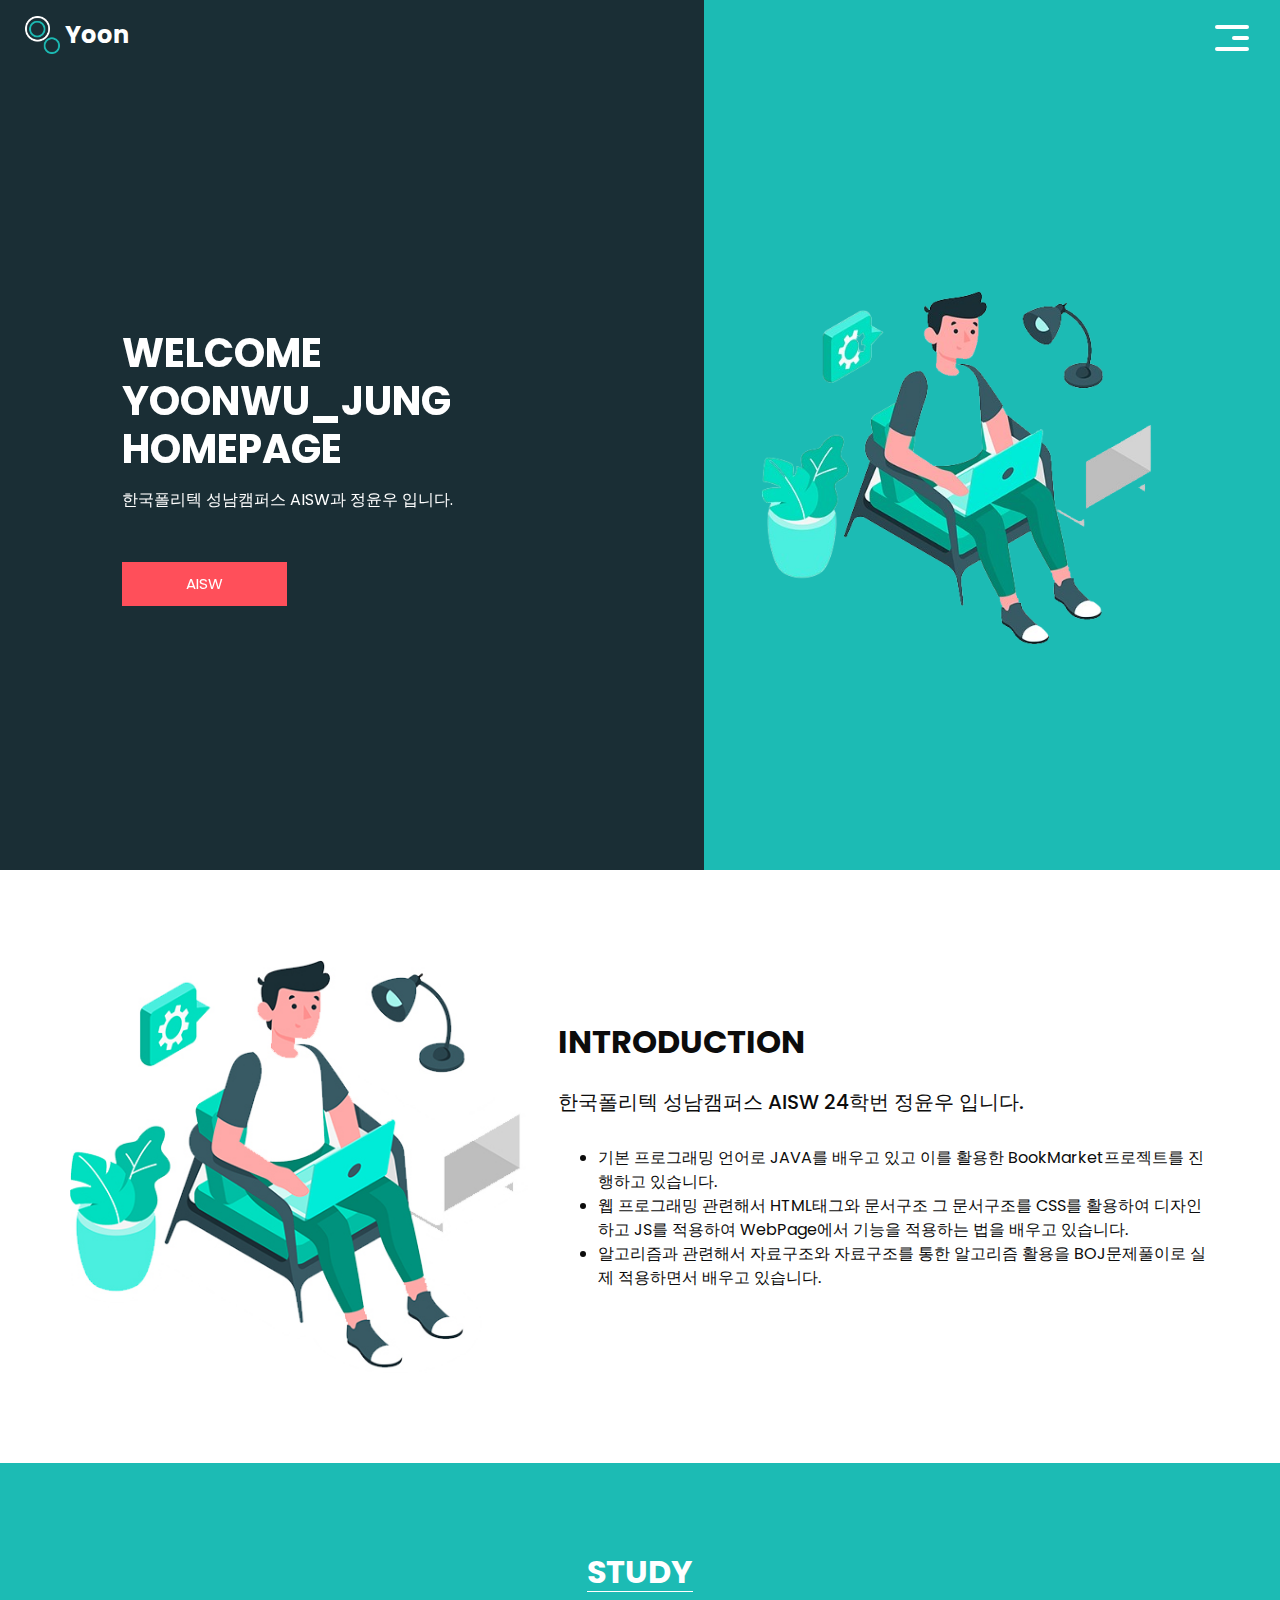
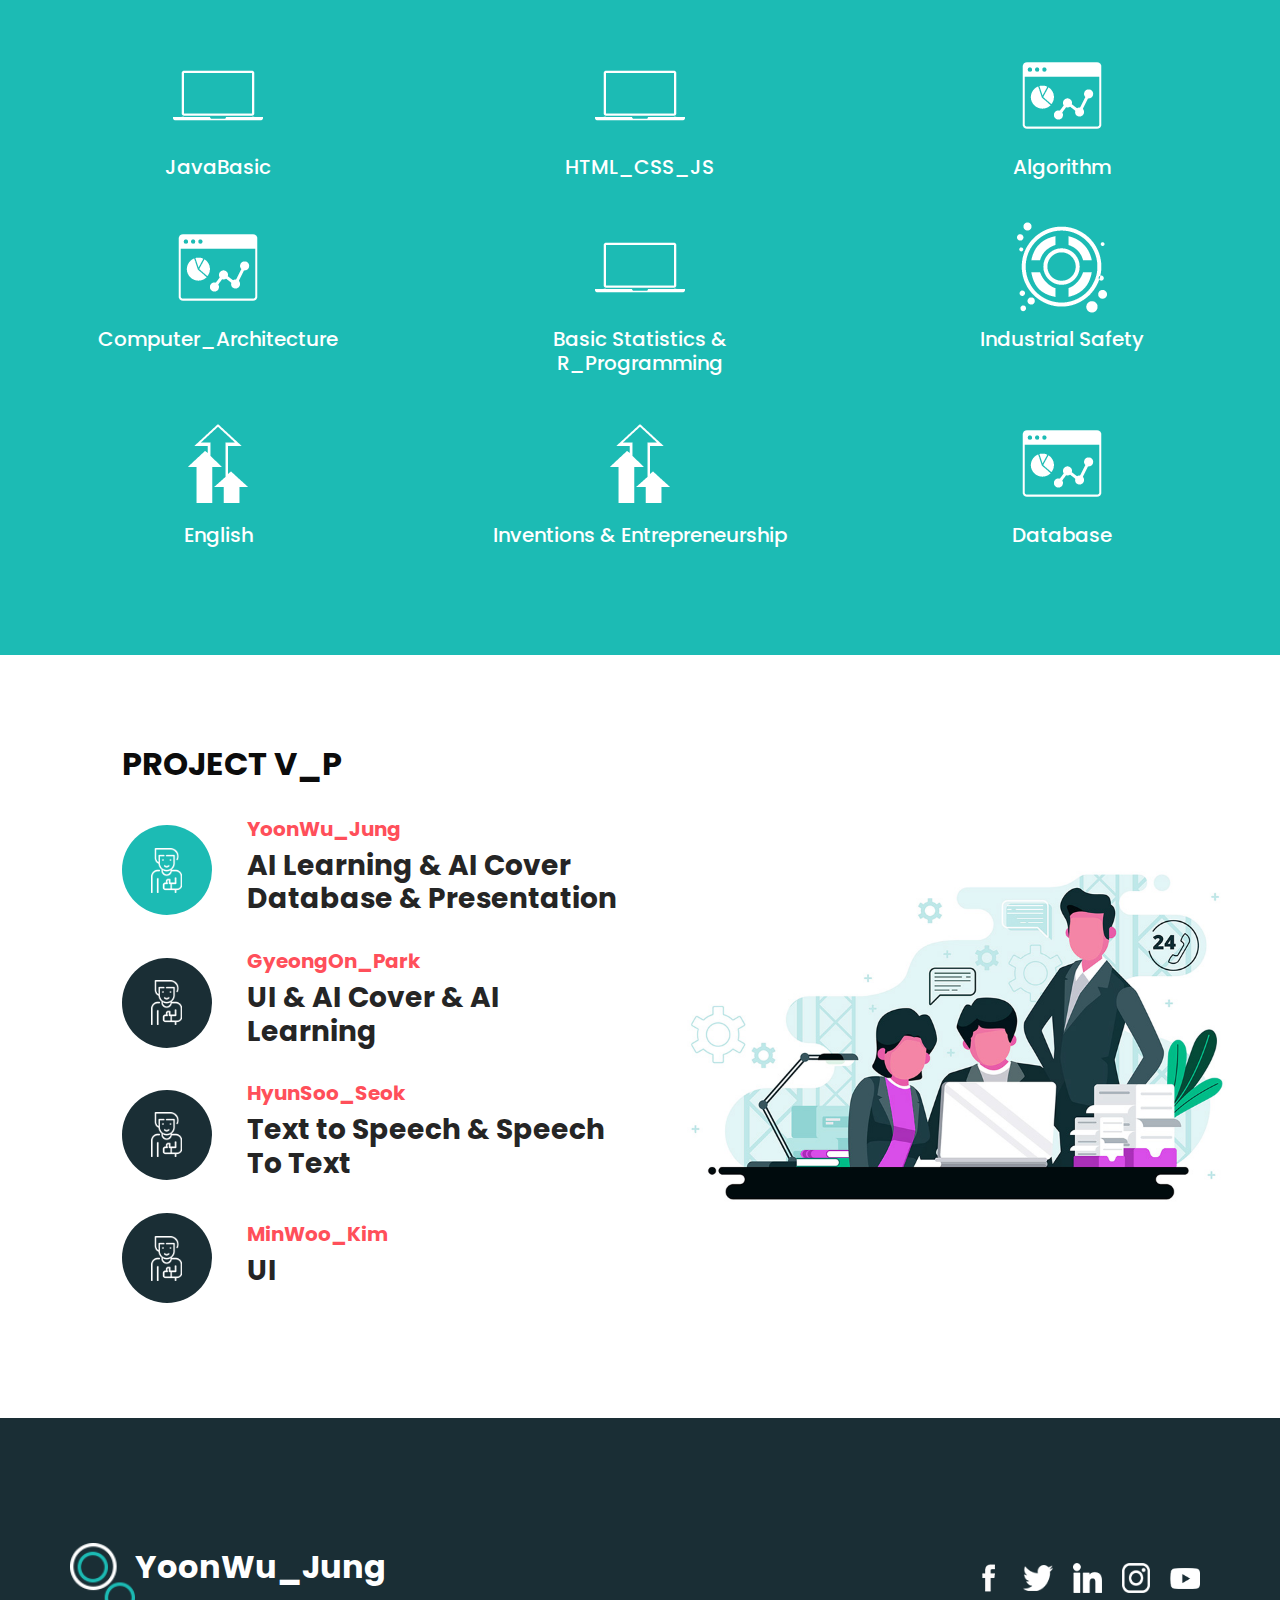
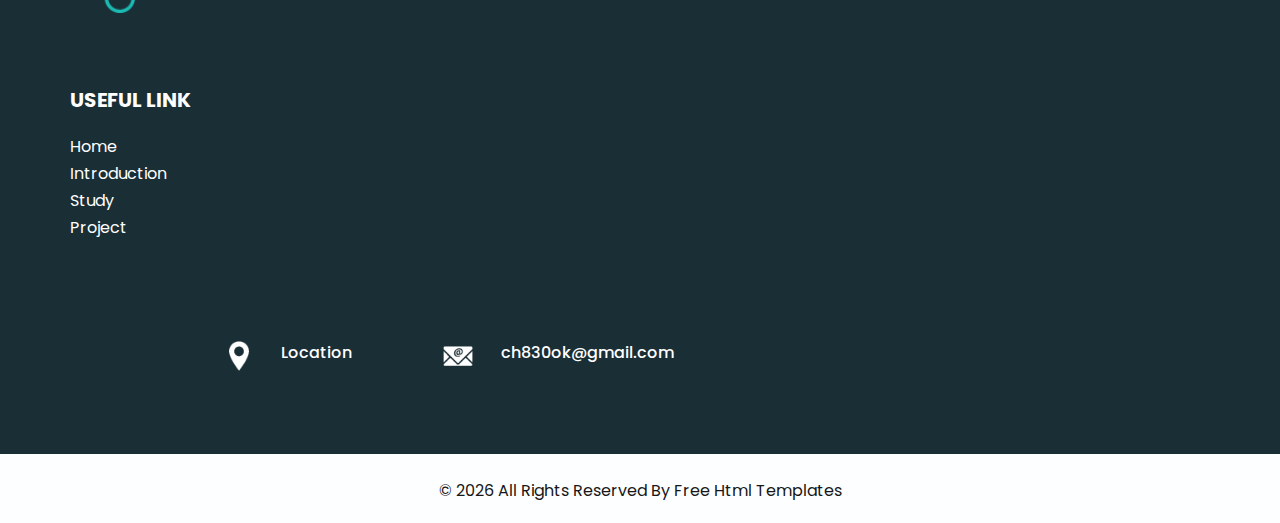
==== commit 2a2208ef: "Update index.html" ====
--- a/index.html
+++ b/index.html
@@ -316,7 +316,7 @@
                       HyunSoo_Seok
                     </h5>
                     <h3>
-                      Text Tto Speech & Speech To Text
+                      Text to Speech & Speech To Text
                     </h3>
                   </div>
                 </div>
@@ -479,4 +479,4 @@
 </body>
 </body>
 
-</html>+</html>
